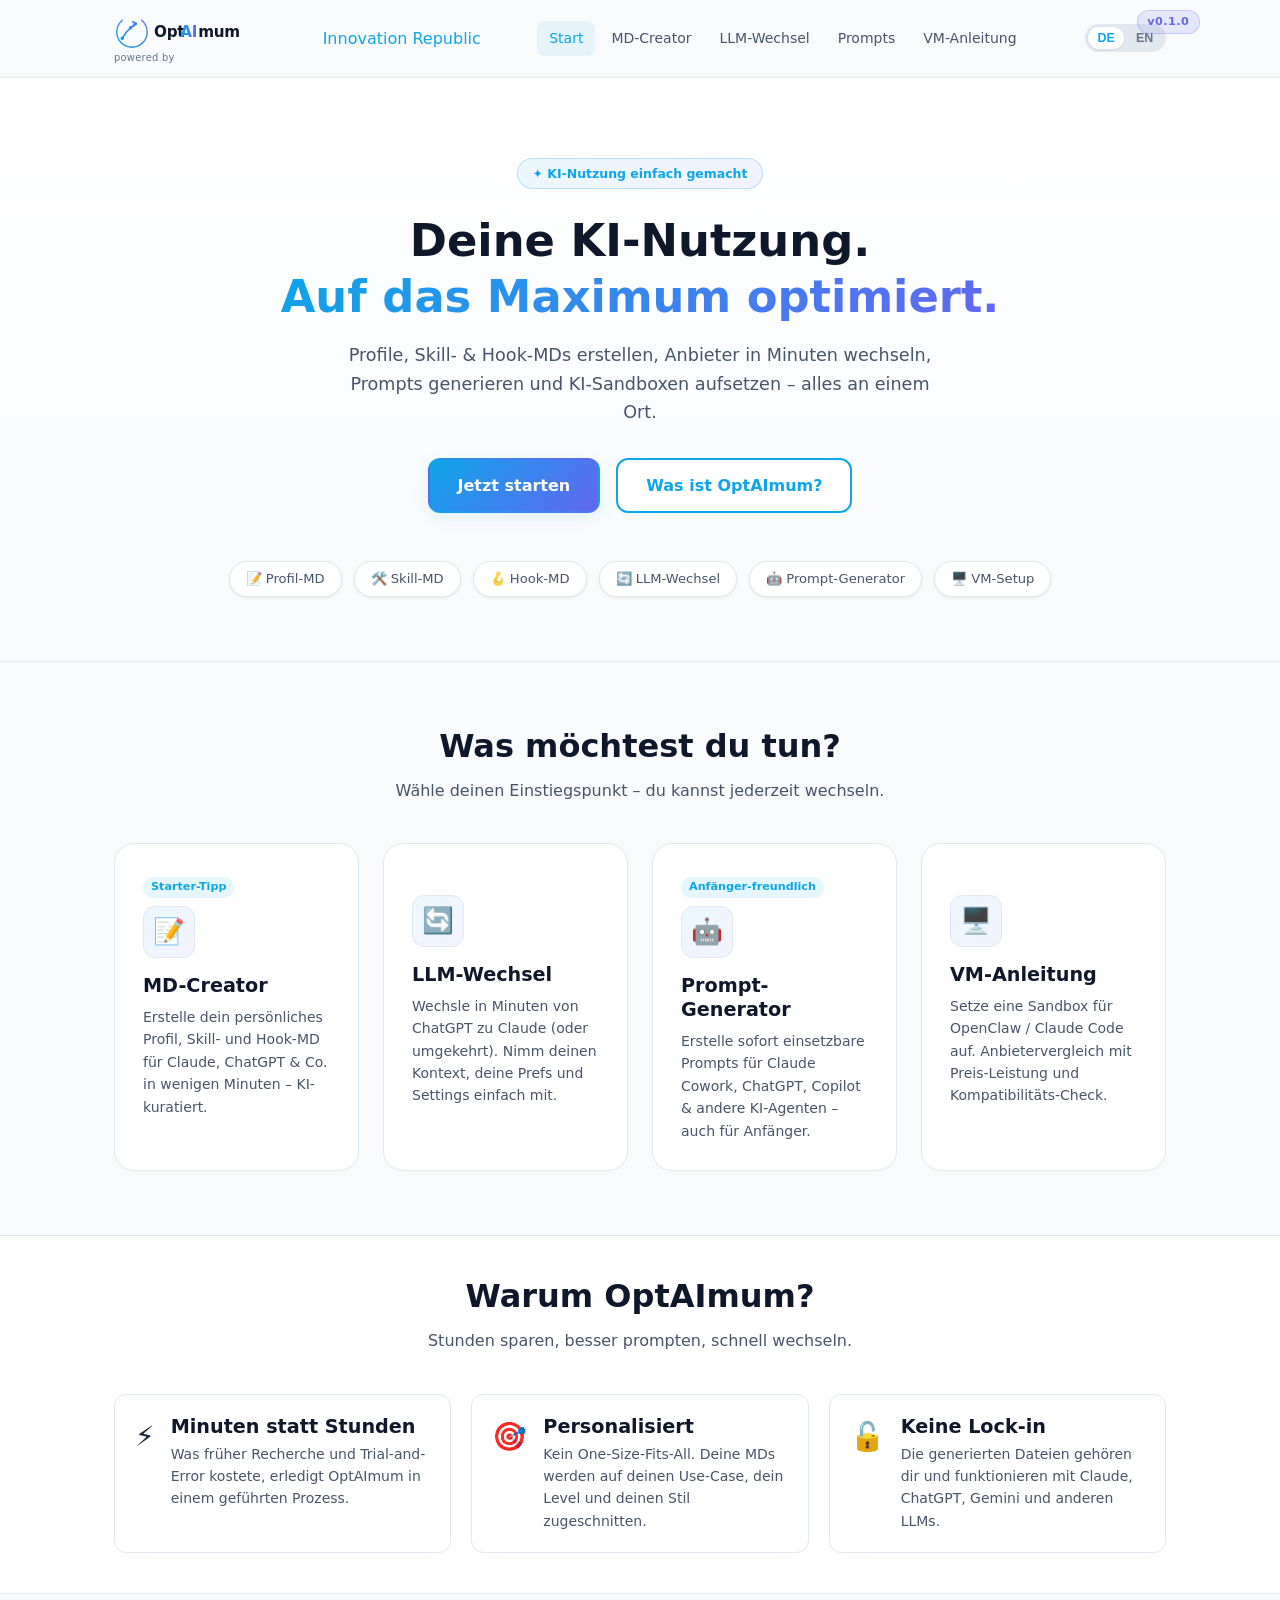
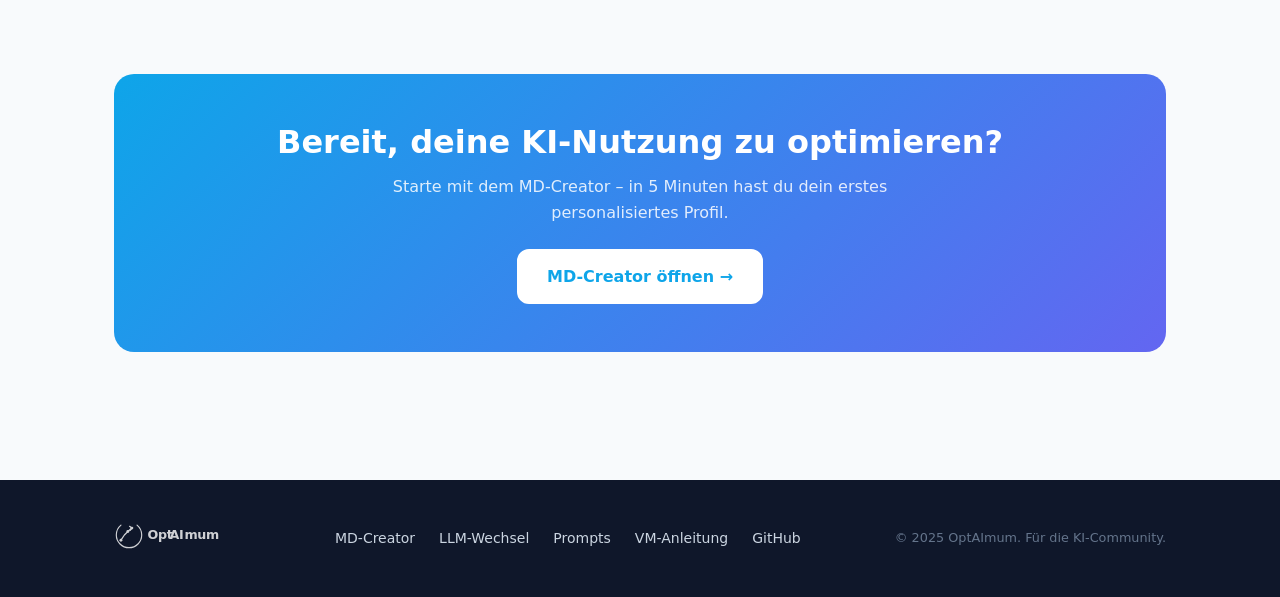
==== index.html @ a987d92b "feat: Innovation Republic branding + Feature Tracker Excel - Add 'powered by Innovation Republic' be" ====
<!DOCTYPE html>
<html lang="de" data-lang="de">
<head>
  <meta charset="UTF-8"/>
  <meta name="viewport" content="width=device-width, initial-scale=1.0"/>
  <meta name="description" content="OptAImum – Optimiere deine KI-Nutzung. MD-Creator, LLM-Wechsel, Prompt-Generator und VM-Anleitung für Claude, ChatGPT & Co."/>
  <title>OptAImum – KI-Nutzung optimieren</title>
  <link rel="stylesheet" href="css/style.css"/>
  <style>
    .version-badge {
      position: fixed; top: 0.6rem; right: 5rem; z-index: 200;
      background: rgba(99,102,241,0.12); color: var(--secondary);
      border: 1px solid rgba(99,102,241,0.25);
      border-radius: 12px; padding: 0.15rem 0.6rem;
      font-size: 0.7rem; font-weight: 700; letter-spacing: 0.5px;
      pointer-events: none;
    }
    .why-grid { display: grid; grid-template-columns: repeat(auto-fit, minmax(240px, 1fr)); gap: 1.25rem; }
    .why-card { display: flex; gap: 1rem; align-items: flex-start; padding: 1.25rem; background: var(--white); border: 1px solid var(--gray-200); border-radius: var(--radius); }
    .why-icon { font-size: 1.75rem; flex-shrink: 0; }
    .hero-visual { display: flex; justify-content: center; margin-top: 3rem; gap: 0.75rem; flex-wrap: wrap; }
    .hero-chip {
      background: var(--white); border: 1px solid var(--gray-200);
      border-radius: 20px; padding: 0.4rem 1rem;
      font-size: 0.82rem; color: var(--gray-700);
      display: flex; align-items: center; gap: 0.4rem;
      box-shadow: var(--shadow-sm);
    }
    .feature-badge {
      display: inline-block; background: rgba(14,165,233,0.1);
      color: var(--primary); font-size: 0.7rem; font-weight: 700;
      border-radius: 10px; padding: 0.1rem 0.5rem; margin-bottom: 0.5rem;
    }
    .cta-section {
      background: var(--gradient); border-radius: var(--radius-lg);
      padding: 3rem 2rem; text-align: center; color: var(--white); margin-top: 1rem;
    }
    .cta-section h2 { color: var(--white); }
    .cta-section p { color: rgba(255,255,255,0.85); max-width: 500px; margin: 0.75rem auto 1.5rem; }
    .btn-white { background: var(--white); color: var(--primary); border-color: var(--white); }
    .btn-white:hover { background: rgba(255,255,255,0.9); color: var(--primary); transform: translateY(-1px); }
  </style>
</head>
<body>

<span class="version-badge">v0.1.0</span>

<!-- ── NAVBAR ───────────────────────────────────────────────── -->
<nav class="navbar">
  <div class="container navbar-inner">
    <a class="navbar-logo-wrap" href="index.html">
      <img src="assets/logo.svg" alt="OptAImum" height="36"/>
      <span class="ir-powered">powered by <a href="https://innovation-republic.com" target="_blank" rel="noopener">Innovation Republic</a></span>
    </a>

    <button class="hamburger" id="hamburger" aria-label="Menu">
      <span></span><span></span><span></span>
    </button>

    <div class="navbar-links" id="navLinks">
      <a href="index.html" data-lang-key="nav.home">Start</a>
      <a href="md-creator.html" data-lang-key="nav.mdCreator">MD-Creator</a>
      <a href="llm-switcher.html" data-lang-key="nav.llmSwitch">LLM-Wechsel</a>
      <a href="prompt-generator.html" data-lang-key="nav.promptGen">Prompts</a>
      <a href="vm-guide.html" data-lang-key="nav.vmGuide">VM-Anleitung</a>
    </div>

    <div class="lang-toggle">
      <button class="lang-btn" data-lang="de">DE</button>
      <button class="lang-btn" data-lang="en">EN</button>
    </div>
  </div>
</nav>

<!-- ── HERO ─────────────────────────────────────────────────── -->
<section class="hero">
  <div class="container">
    <div class="hero-badge" data-lang-key="hero.badge">✦ KI-Nutzung einfach gemacht</div>
    <h1 data-lang-key="hero.title">Deine KI-Nutzung.<br><span class="gradient-text">Auf das Maximum optimiert.</span></h1>
    <p data-lang-key="hero.subtitle">Profile, Skill- &amp; Hook-MDs erstellen, Anbieter in Minuten wechseln, Prompts generieren und KI-Sandboxen aufsetzen – alles an einem Ort.</p>
    <div class="hero-actions">
      <a href="md-creator.html" class="btn btn-primary btn-lg" data-lang-key="hero.cta1">Jetzt starten</a>
      <a href="#why" class="btn btn-secondary btn-lg" data-lang-key="hero.cta2">Was ist OptAImum?</a>
    </div>

    <div class="hero-visual">
      <span class="hero-chip">📝 Profil-MD</span>
      <span class="hero-chip">🛠️ Skill-MD</span>
      <span class="hero-chip">🪝 Hook-MD</span>
      <span class="hero-chip">🔄 LLM-Wechsel</span>
      <span class="hero-chip">🤖 Prompt-Generator</span>
      <span class="hero-chip">🖥️ VM-Setup</span>
    </div>
  </div>
</section>

<!-- ── FEATURES ──────────────────────────────────────────────── -->
<section class="section" id="features">
  <div class="container">
    <div class="section-header">
      <h2 data-lang-key="features.title">Was möchtest du tun?</h2>
      <p data-lang-key="features.subtitle">Wähle deinen Einstiegspunkt – du kannst jederzeit wechseln.</p>
    </div>

    <div class="grid-4" id="featureCards">
      <!-- Populated by JS -->
    </div>
  </div>
</section>

<!-- ── WHY ───────────────────────────────────────────────────── -->
<section class="section-sm" id="why" style="background: var(--white); border-top: 1px solid var(--gray-200); border-bottom: 1px solid var(--gray-200);">
  <div class="container">
    <div class="section-header">
      <h2 data-lang-key="why.title">Warum OptAImum?</h2>
      <p data-lang-key="why.subtitle">Stunden sparen, besser prompten, schnell wechseln.</p>
    </div>
    <div class="why-grid" id="whyPoints">
      <!-- Populated by JS -->
    </div>
  </div>
</section>

<!-- ── CTA ───────────────────────────────────────────────────── -->
<section class="section">
  <div class="container">
    <div class="cta-section">
      <h2 id="ctaTitle">Bereit, deine KI-Nutzung zu optimieren?</h2>
      <p id="ctaSubtitle">Starte mit dem MD-Creator – in 5 Minuten hast du dein erstes personalisiertes Profil.</p>
      <a href="md-creator.html" class="btn btn-white btn-lg" id="ctaBtn">MD-Creator öffnen →</a>
    </div>
  </div>
</section>

<!-- ── FOOTER ────────────────────────────────────────────────── -->
<footer>
  <div class="container footer-inner">
    <div class="footer-logo">
      <img src="assets/logo.svg" alt="OptAImum"/>
    </div>
    <div class="footer-links">
      <a href="md-creator.html" data-lang-key="nav.mdCreator">MD-Creator</a>
      <a href="llm-switcher.html" data-lang-key="nav.llmSwitch">LLM-Wechsel</a>
      <a href="prompt-generator.html" data-lang-key="nav.promptGen">Prompts</a>
      <a href="vm-guide.html" data-lang-key="nav.vmGuide">VM-Anleitung</a>
      <a href="https://github.com/cryptoclemens/OptAImum" target="_blank">GitHub</a>
    </div>
    <span class="text-muted" style="font-size:0.8rem;" data-lang-key="footer.copy">© 2025 OptAImum. Für die KI-Community.</span>
  </div>
</footer>

<script src="js/i18n.js"></script>
<script src="js/app.js"></script>
<script>
  // ── Render feature cards ──────────────────────────────────
  function renderCards() {
    const cards = t[currentLang].features.cards;
    const container = document.getElementById('featureCards');
    container.innerHTML = cards.map(card => `
      <a href="${card.link}" class="card card-feature">
        ${card.badge ? `<div class="feature-badge">${card.badge}</div>` : '<div style="height:1.4rem"></div>'}
        <div class="card-icon">${card.icon}</div>
        <h3>${card.title}</h3>
        <p class="mt-1 text-sm">${card.desc}</p>
      </a>
    `).join('');
  }

  function renderWhyPoints() {
    const points = t[currentLang].why.points;
    const container = document.getElementById('whyPoints');
    container.innerHTML = points.map(p => `
      <div class="why-card">
        <div class="why-icon">${p.icon}</div>
        <div>
          <h3 style="margin-bottom:0.25rem">${p.title}</h3>
          <p class="text-sm">${p.desc}</p>
        </div>
      </div>
    `).join('');
  }

  function renderCta() {
    const lang = currentLang;
    document.getElementById('ctaTitle').textContent = lang === 'de'
      ? 'Bereit, deine KI-Nutzung zu optimieren?'
      : 'Ready to optimize your AI usage?';
    document.getElementById('ctaSubtitle').textContent = lang === 'de'
      ? 'Starte mit dem MD-Creator – in 5 Minuten hast du dein erstes personalisiertes Profil.'
      : 'Start with the MD Creator – in 5 minutes you have your first personalized profile.';
    document.getElementById('ctaBtn').textContent = lang === 'de'
      ? 'MD-Creator öffnen →'
      : 'Open MD Creator →';
  }

  document.addEventListener('DOMContentLoaded', () => {
    renderCards();
    renderWhyPoints();
    renderCta();
  });

  document.addEventListener('langChange', () => {
    renderCards();
    renderWhyPoints();
    renderCta();
  });
</script>
</body>
</html>
---- css/style.css ----
/* ============================================================
   OptAImum – Main Stylesheet
   ============================================================ */

:root {
  --primary:      #0EA5E9;
  --primary-dark: #0284C7;
  --secondary:    #6366F1;
  --accent:       #10B981;
  --warn:         #F59E0B;
  --dark:         #0F172A;
  --gray-900:     #1E293B;
  --gray-800:     #334155;
  --gray-700:     #475569;
  --gray-500:     #64748B;
  --gray-300:     #CBD5E1;
  --gray-200:     #E2E8F0;
  --gray-100:     #F1F5F9;
  --gray-50:      #F8FAFC;
  --white:        #FFFFFF;
  --gradient:     linear-gradient(135deg, #0EA5E9 0%, #6366F1 100%);
  --gradient-soft:linear-gradient(135deg, rgba(14,165,233,0.08) 0%, rgba(99,102,241,0.08) 100%);
  --radius:       12px;
  --radius-lg:    20px;
  --radius-sm:    8px;
  --shadow-sm:    0 1px 3px rgba(0,0,0,0.08);
  --shadow:       0 4px 16px rgba(14,165,233,0.12);
  --shadow-lg:    0 8px 40px rgba(14,165,233,0.18);
  --transition:   0.22s ease;
}

/* ---- Reset & Base ---- */
*, *::before, *::after { box-sizing: border-box; margin: 0; padding: 0; }
html { scroll-behavior: smooth; }
body {
  font-family: 'Segoe UI', Inter, system-ui, -apple-system, sans-serif;
  background: var(--gray-50);
  color: var(--gray-900);
  line-height: 1.6;
  min-height: 100vh;
}
a { color: var(--primary); text-decoration: none; transition: color var(--transition); }
a:hover { color: var(--secondary); }
img, svg { max-width: 100%; }
ul { list-style: none; }

/* ---- Typography ---- */
h1, h2, h3, h4 { line-height: 1.25; font-weight: 700; color: var(--dark); }
h1 { font-size: clamp(1.9rem, 4vw, 2.8rem); }
h2 { font-size: clamp(1.4rem, 3vw, 2rem); }
h3 { font-size: 1.2rem; }
p  { color: var(--gray-700); }

.gradient-text {
  background: var(--gradient);
  -webkit-background-clip: text;
  -webkit-text-fill-color: transparent;
  background-clip: text;
}

/* ---- Layout Utilities ---- */
.container { max-width: 1100px; margin: 0 auto; padding: 0 1.5rem; }
.section    { padding: 4rem 0; }
.section-sm { padding: 2.5rem 0; }
.flex       { display: flex; }
.flex-center{ display: flex; align-items: center; justify-content: center; }
.gap-1      { gap: 0.5rem; }
.gap-2      { gap: 1rem; }
.gap-3      { gap: 1.5rem; }
.grid-2     { display: grid; grid-template-columns: repeat(auto-fit, minmax(280px, 1fr)); gap: 1.5rem; }
.grid-3     { display: grid; grid-template-columns: repeat(auto-fit, minmax(240px, 1fr)); gap: 1.5rem; }
.grid-4     { display: grid; grid-template-columns: repeat(auto-fit, minmax(220px, 1fr)); gap: 1.5rem; }
.text-center{ text-align: center; }
.text-sm    { font-size: 0.875rem; }
.text-xs    { font-size: 0.75rem; }
.text-muted { color: var(--gray-500); }
.mt-1 { margin-top: 0.5rem; }
.mt-2 { margin-top: 1rem; }
.mt-3 { margin-top: 1.5rem; }
.mt-4 { margin-top: 2rem; }
.mb-1 { margin-bottom: 0.5rem; }
.mb-2 { margin-bottom: 1rem; }
.mb-3 { margin-bottom: 1.5rem; }
.hidden { display: none !important; }

/* ---- Innovation Republic Branding ---- */
.ir-powered {
  font-size: 0.62rem;
  color: var(--gray-500);
  letter-spacing: 0.25px;
  white-space: nowrap;
  margin-top: 1px;
  line-height: 1;
}
.ir-powered a {
  color: var(--secondary);
  font-weight: 700;
  text-decoration: none;
  opacity: 0.85;
  transition: opacity var(--transition);
}
.ir-powered a:hover { opacity: 1; color: var(--secondary); }
.navbar-logo-wrap {
  display: flex;
  flex-direction: column;
  align-items: flex-start;
  gap: 2px;
  text-decoration: none;
}

/* ---- Navbar ---- */
.navbar {
  position: sticky; top: 0; z-index: 100;
  background: rgba(248,250,252,0.92);
  backdrop-filter: blur(12px);
  border-bottom: 1px solid var(--gray-200);
  padding: 0.875rem 0;
}
.navbar-inner {
  display: flex; align-items: center; justify-content: space-between;
  gap: 1rem;
}
.navbar-logo { display: flex; align-items: center; }
.navbar-logo img { height: 36px; }
.navbar-links {
  display: flex; align-items: center; gap: 0.25rem;
  flex-wrap: wrap;
}
.navbar-links a {
  padding: 0.4rem 0.75rem;
  border-radius: var(--radius-sm);
  font-size: 0.875rem; font-weight: 500;
  color: var(--gray-700);
  transition: all var(--transition);
}
.navbar-links a:hover, .navbar-links a.active {
  color: var(--primary);
  background: rgba(14,165,233,0.08);
}
.lang-toggle {
  display: flex; align-items: center;
  background: var(--gray-200); border-radius: 20px;
  padding: 3px; gap: 2px;
}
.lang-btn {
  border: none; background: none; cursor: pointer;
  padding: 0.25rem 0.6rem; border-radius: 16px;
  font-size: 0.78rem; font-weight: 600;
  color: var(--gray-500); transition: all var(--transition);
}
.lang-btn.active {
  background: var(--white); color: var(--primary);
  box-shadow: var(--shadow-sm);
}
.hamburger { display: none; cursor: pointer; background: none; border: none; padding: 0.5rem; }
.hamburger span {
  display: block; width: 22px; height: 2px;
  background: var(--gray-700); margin: 5px 0;
  border-radius: 2px; transition: all var(--transition);
}

/* ---- Buttons ---- */
.btn {
  display: inline-flex; align-items: center; gap: 0.5rem;
  padding: 0.6rem 1.25rem; border-radius: var(--radius-sm);
  font-size: 0.9rem; font-weight: 600; cursor: pointer;
  border: 2px solid transparent; transition: all var(--transition);
  text-decoration: none; white-space: nowrap;
}
.btn-primary {
  background: var(--gradient); color: var(--white);
  box-shadow: var(--shadow);
}
.btn-primary:hover {
  color: var(--white); transform: translateY(-1px);
  box-shadow: var(--shadow-lg);
}
.btn-secondary {
  background: var(--white); color: var(--primary);
  border-color: var(--primary);
}
.btn-secondary:hover {
  background: rgba(14,165,233,0.06); color: var(--primary);
  transform: translateY(-1px);
}
.btn-ghost {
  background: none; color: var(--gray-700);
  border-color: var(--gray-300);
}
.btn-ghost:hover { background: var(--gray-100); color: var(--dark); }
.btn-sm { padding: 0.4rem 0.9rem; font-size: 0.82rem; }
.btn-lg { padding: 0.8rem 1.75rem; font-size: 1rem; border-radius: var(--radius); }
.btn-block { width: 100%; justify-content: center; }

/* ---- Cards ---- */
.card {
  background: var(--white);
  border: 1px solid var(--gray-200);
  border-radius: var(--radius-lg);
  padding: 1.75rem;
  transition: all var(--transition);
}
.card:hover { box-shadow: var(--shadow); border-color: var(--gray-300); }
.card-feature {
  cursor: pointer; text-decoration: none;
  display: block; color: inherit;
}
.card-feature:hover {
  border-color: var(--primary);
  box-shadow: 0 0 0 3px rgba(14,165,233,0.1), var(--shadow);
  transform: translateY(-3px);
  color: inherit;
}
.card-icon {
  width: 52px; height: 52px;
  border-radius: var(--radius);
  background: var(--gradient-soft);
  display: flex; align-items: center; justify-content: center;
  font-size: 1.6rem; margin-bottom: 1rem;
  border: 1px solid var(--gray-200);
}

/* ---- Hero ---- */
.hero {
  padding: 5rem 0 4rem;
  background: linear-gradient(180deg, var(--white) 0%, var(--gray-50) 100%);
  border-bottom: 1px solid var(--gray-200);
  text-align: center;
}
.hero-badge {
  display: inline-flex; align-items: center; gap: 0.4rem;
  background: var(--gradient-soft);
  border: 1px solid rgba(14,165,233,0.25);
  border-radius: 20px; padding: 0.3rem 0.9rem;
  font-size: 0.78rem; font-weight: 600;
  color: var(--primary); margin-bottom: 1.5rem;
}
.hero p {
  max-width: 600px; margin: 1rem auto 2rem;
  font-size: 1.1rem; color: var(--gray-700);
}
.hero-actions { display: flex; gap: 1rem; justify-content: center; flex-wrap: wrap; }

/* ---- Section Header ---- */
.section-header { text-align: center; margin-bottom: 2.5rem; }
.section-header p { max-width: 540px; margin: 0.75rem auto 0; }

/* ---- Badges / Tags ---- */
.badge {
  display: inline-flex; align-items: center;
  padding: 0.2rem 0.6rem; border-radius: 20px;
  font-size: 0.72rem; font-weight: 600;
}
.badge-blue   { background: rgba(14,165,233,0.12); color: var(--primary); }
.badge-purple { background: rgba(99,102,241,0.12); color: var(--secondary); }
.badge-green  { background: rgba(16,185,129,0.12); color: var(--accent); }
.badge-yellow { background: rgba(245,158,11,0.12); color: var(--warn); }

/* ---- Alert / Info Boxes ---- */
.alert {
  border-radius: var(--radius);
  padding: 1rem 1.25rem;
  border: 1px solid;
  font-size: 0.88rem;
  display: flex; gap: 0.75rem; align-items: flex-start;
}
.alert-info   { background: rgba(14,165,233,0.07); border-color: rgba(14,165,233,0.25); color: var(--gray-800); }
.alert-success{ background: rgba(16,185,129,0.07); border-color: rgba(16,185,129,0.25); color: var(--gray-800); }
.alert-warn   { background: rgba(245,158,11,0.07); border-color: rgba(245,158,11,0.25); color: var(--gray-800); }
.alert-icon   { font-size: 1.1rem; flex-shrink: 0; margin-top: 1px; }

/* ---- Forms ---- */
.form-group { margin-bottom: 1.25rem; }
.form-label {
  display: block; font-size: 0.875rem; font-weight: 600;
  color: var(--gray-800); margin-bottom: 0.4rem;
}
.form-hint { font-size: 0.78rem; color: var(--gray-500); margin-top: 0.3rem; }
.form-input, .form-select, .form-textarea {
  width: 100%; padding: 0.65rem 0.9rem;
  border: 1.5px solid var(--gray-300);
  border-radius: var(--radius-sm);
  font-size: 0.9rem; color: var(--gray-900);
  background: var(--white);
  transition: border-color var(--transition), box-shadow var(--transition);
  outline: none;
  font-family: inherit;
}
.form-input:focus, .form-select:focus, .form-textarea:focus {
  border-color: var(--primary);
  box-shadow: 0 0 0 3px rgba(14,165,233,0.12);
}
.form-textarea { resize: vertical; min-height: 90px; }
.choice-grid {
  display: grid;
  grid-template-columns: repeat(auto-fill, minmax(190px, 1fr));
  gap: 0.6rem;
}
.choice-item {
  border: 1.5px solid var(--gray-300);
  border-radius: var(--radius-sm);
  padding: 0.65rem 0.9rem;
  cursor: pointer; font-size: 0.875rem;
  display: flex; align-items: center; gap: 0.5rem;
  transition: all var(--transition);
  user-select: none;
}
.choice-item:hover { border-color: var(--primary); background: rgba(14,165,233,0.04); }
.choice-item.selected { border-color: var(--primary); background: rgba(14,165,233,0.08); color: var(--primary); font-weight: 600; }
.choice-item input { display: none; }

/* ---- Wizard / Stepper ---- */
.stepper {
  display: flex; align-items: flex-start;
  gap: 0; overflow-x: auto;
  padding-bottom: 0.5rem; margin-bottom: 2rem;
}
.step {
  display: flex; align-items: center; flex: 1; min-width: 80px;
}
.step-circle {
  width: 32px; height: 32px; border-radius: 50%;
  display: flex; align-items: center; justify-content: center;
  font-size: 0.8rem; font-weight: 700; flex-shrink: 0;
  border: 2px solid var(--gray-300);
  color: var(--gray-500); background: var(--white);
  transition: all var(--transition);
}
.step.active   .step-circle { border-color: var(--primary); color: var(--primary); box-shadow: 0 0 0 3px rgba(14,165,233,0.15); }
.step.done     .step-circle { border-color: var(--accent); background: var(--accent); color: var(--white); }
.step-label { font-size: 0.72rem; color: var(--gray-500); text-align: center; margin-top: 0.3rem; }
.step.active .step-label { color: var(--primary); font-weight: 600; }
.step.done   .step-label { color: var(--accent); }
.step-connector { flex: 1; height: 2px; background: var(--gray-200); margin: 0 0.25rem; margin-top: -6px; }
.step.done + .step .step-connector, .step.done .step-connector { background: var(--accent); }
.step-inner { display: flex; flex-direction: column; align-items: center; }

.wizard-panel { animation: fadeIn 0.2s ease; }
@keyframes fadeIn { from { opacity: 0; transform: translateY(6px); } to { opacity: 1; transform: none; } }

/* ---- Code / MD Output ---- */
.code-block {
  background: var(--gray-900); color: #E2E8F0;
  border-radius: var(--radius); padding: 1.25rem 1.5rem;
  font-family: 'Cascadia Code', 'Fira Code', 'Courier New', monospace;
  font-size: 0.83rem; line-height: 1.7;
  overflow-x: auto; white-space: pre-wrap;
  word-break: break-word; max-height: 420px; overflow-y: auto;
  position: relative;
}
.copy-btn {
  position: absolute; top: 0.75rem; right: 0.75rem;
  background: rgba(255,255,255,0.1); color: #E2E8F0;
  border: 1px solid rgba(255,255,255,0.2);
  border-radius: var(--radius-sm); padding: 0.3rem 0.65rem;
  font-size: 0.75rem; cursor: pointer;
  transition: all var(--transition);
}
.copy-btn:hover { background: rgba(255,255,255,0.2); }
.copy-btn.copied { background: rgba(16,185,129,0.4); color: #fff; }

/* ---- Table ---- */
.table-wrap { overflow-x: auto; border-radius: var(--radius); border: 1px solid var(--gray-200); }
table { width: 100%; border-collapse: collapse; font-size: 0.875rem; }
th { background: var(--gray-100); color: var(--gray-700); font-weight: 600; padding: 0.75rem 1rem; text-align: left; border-bottom: 1px solid var(--gray-200); }
td { padding: 0.7rem 1rem; border-bottom: 1px solid var(--gray-200); color: var(--gray-800); vertical-align: top; }
tr:last-child td { border-bottom: none; }
tr:hover td { background: var(--gray-50); }
.check { color: var(--accent); }
.cross { color: #EF4444; }
.partial { color: var(--warn); }

/* ---- Tabs ---- */
.tabs { display: flex; gap: 0; border-bottom: 2px solid var(--gray-200); margin-bottom: 1.5rem; }
.tab-btn {
  padding: 0.65rem 1.25rem; font-size: 0.875rem; font-weight: 600;
  color: var(--gray-500); cursor: pointer; border: none; background: none;
  border-bottom: 2px solid transparent; margin-bottom: -2px;
  transition: all var(--transition);
}
.tab-btn:hover { color: var(--primary); }
.tab-btn.active { color: var(--primary); border-bottom-color: var(--primary); }
.tab-panel { display: none; }
.tab-panel.active { display: block; animation: fadeIn 0.2s ease; }

/* ---- API Key Box ---- */
.api-key-section {
  background: var(--gradient-soft);
  border: 1px solid rgba(99,102,241,0.2);
  border-radius: var(--radius);
  padding: 1.25rem;
}
.api-toggle {
  display: flex; align-items: center; gap: 0.5rem;
  cursor: pointer; font-size: 0.875rem; font-weight: 600;
  color: var(--secondary);
}
.toggle-switch {
  position: relative; width: 38px; height: 22px;
  display: inline-block; cursor: pointer;
}
.toggle-switch input { opacity: 0; width: 0; height: 0; }
.toggle-track {
  position: absolute; inset: 0;
  background: var(--gray-300); border-radius: 22px;
  transition: all var(--transition);
}
.toggle-track::after {
  content: ''; position: absolute;
  width: 16px; height: 16px;
  background: white; border-radius: 50%;
  left: 3px; top: 3px;
  transition: all var(--transition);
}
input:checked + .toggle-track { background: var(--secondary); }
input:checked + .toggle-track::after { transform: translateX(16px); }

/* ---- Progress Bar ---- */
.progress-bar {
  height: 6px; background: var(--gray-200);
  border-radius: 3px; margin-bottom: 2rem;
  overflow: hidden;
}
.progress-fill {
  height: 100%; background: var(--gradient);
  border-radius: 3px; transition: width 0.4s ease;
}

/* ---- Placement Guide ---- */
.placement-card {
  border: 1px solid var(--gray-200); border-radius: var(--radius);
  padding: 1.25rem; margin-bottom: 0.75rem;
  display: flex; gap: 1rem; align-items: flex-start;
}
.placement-icon { font-size: 1.5rem; flex-shrink: 0; }
.placement-steps { margin-top: 0.5rem; padding-left: 1rem; }
.placement-steps li { color: var(--gray-700); font-size: 0.875rem; margin-bottom: 0.25rem; list-style: decimal; }

/* ---- LLM Switcher ---- */
.platform-select {
  display: flex; gap: 0.75rem; flex-wrap: wrap;
}
.platform-chip {
  border: 2px solid var(--gray-300); border-radius: var(--radius);
  padding: 0.75rem 1.25rem; cursor: pointer;
  font-size: 0.875rem; font-weight: 600; text-align: center;
  transition: all var(--transition); min-width: 120px;
  display: flex; align-items: center; gap: 0.5rem;
}
.platform-chip:hover { border-color: var(--primary); background: rgba(14,165,233,0.04); }
.platform-chip.selected { border-color: var(--primary); background: rgba(14,165,233,0.08); color: var(--primary); }
.platform-chip.selected-to { border-color: var(--accent); background: rgba(16,185,129,0.08); color: var(--accent); }

/* ---- VM Table Colors ---- */
.tier-free    { background: rgba(16,185,129,0.07); }
.tier-budget  { background: rgba(14,165,233,0.07); }
.tier-mid     { background: rgba(245,158,11,0.05); }
.best-pick { font-weight: 700; color: var(--accent); }

/* ---- Footer ---- */
footer {
  background: var(--dark); color: var(--gray-300);
  padding: 2.5rem 0; margin-top: 4rem;
  font-size: 0.875rem;
}
footer a { color: var(--gray-300); }
footer a:hover { color: var(--white); }
.footer-inner {
  display: flex; justify-content: space-between; align-items: center;
  flex-wrap: wrap; gap: 1rem;
}
.footer-logo img { height: 30px; filter: brightness(0) invert(1); opacity: 0.8; }
.footer-links { display: flex; gap: 1.5rem; }

/* ---- Responsive ---- */
@media (max-width: 768px) {
  .hamburger { display: block; }
  .navbar-links {
    display: none; position: absolute;
    top: 100%; left: 0; right: 0;
    background: var(--white);
    border-bottom: 1px solid var(--gray-200);
    padding: 0.75rem 1.5rem;
    flex-direction: column; align-items: flex-start;
    box-shadow: var(--shadow);
  }
  .navbar-links.open { display: flex; }
  .navbar-links a { font-size: 0.95rem; padding: 0.5rem 0; }
  .hero { padding: 3rem 0 2.5rem; }
  .section { padding: 2.5rem 0; }
  .footer-inner { flex-direction: column; text-align: center; }
  .footer-links { justify-content: center; }
}

/* ---- Prompt Output ---- */
.prompt-output {
  background: var(--gray-900); color: #E2E8F0;
  border-radius: var(--radius); padding: 1.25rem 1.5rem;
  font-size: 0.875rem; line-height: 1.75;
  white-space: pre-wrap; word-break: break-word;
  max-height: 500px; overflow-y: auto;
  position: relative;
}
.agent-badge {
  display: inline-flex; align-items: center; gap: 0.4rem;
  background: var(--white); border: 1.5px solid var(--gray-200);
  border-radius: var(--radius); padding: 0.75rem 1.25rem;
  cursor: pointer; font-size: 0.875rem; font-weight: 600;
  color: var(--gray-700); transition: all var(--transition);
}
.agent-badge:hover, .agent-badge.active {
  border-color: var(--primary); color: var(--primary);
  background: rgba(14,165,233,0.05);
  box-shadow: 0 0 0 3px rgba(14,165,233,0.1);
}
.agent-grid { display: flex; flex-wrap: wrap; gap: 0.75rem; }
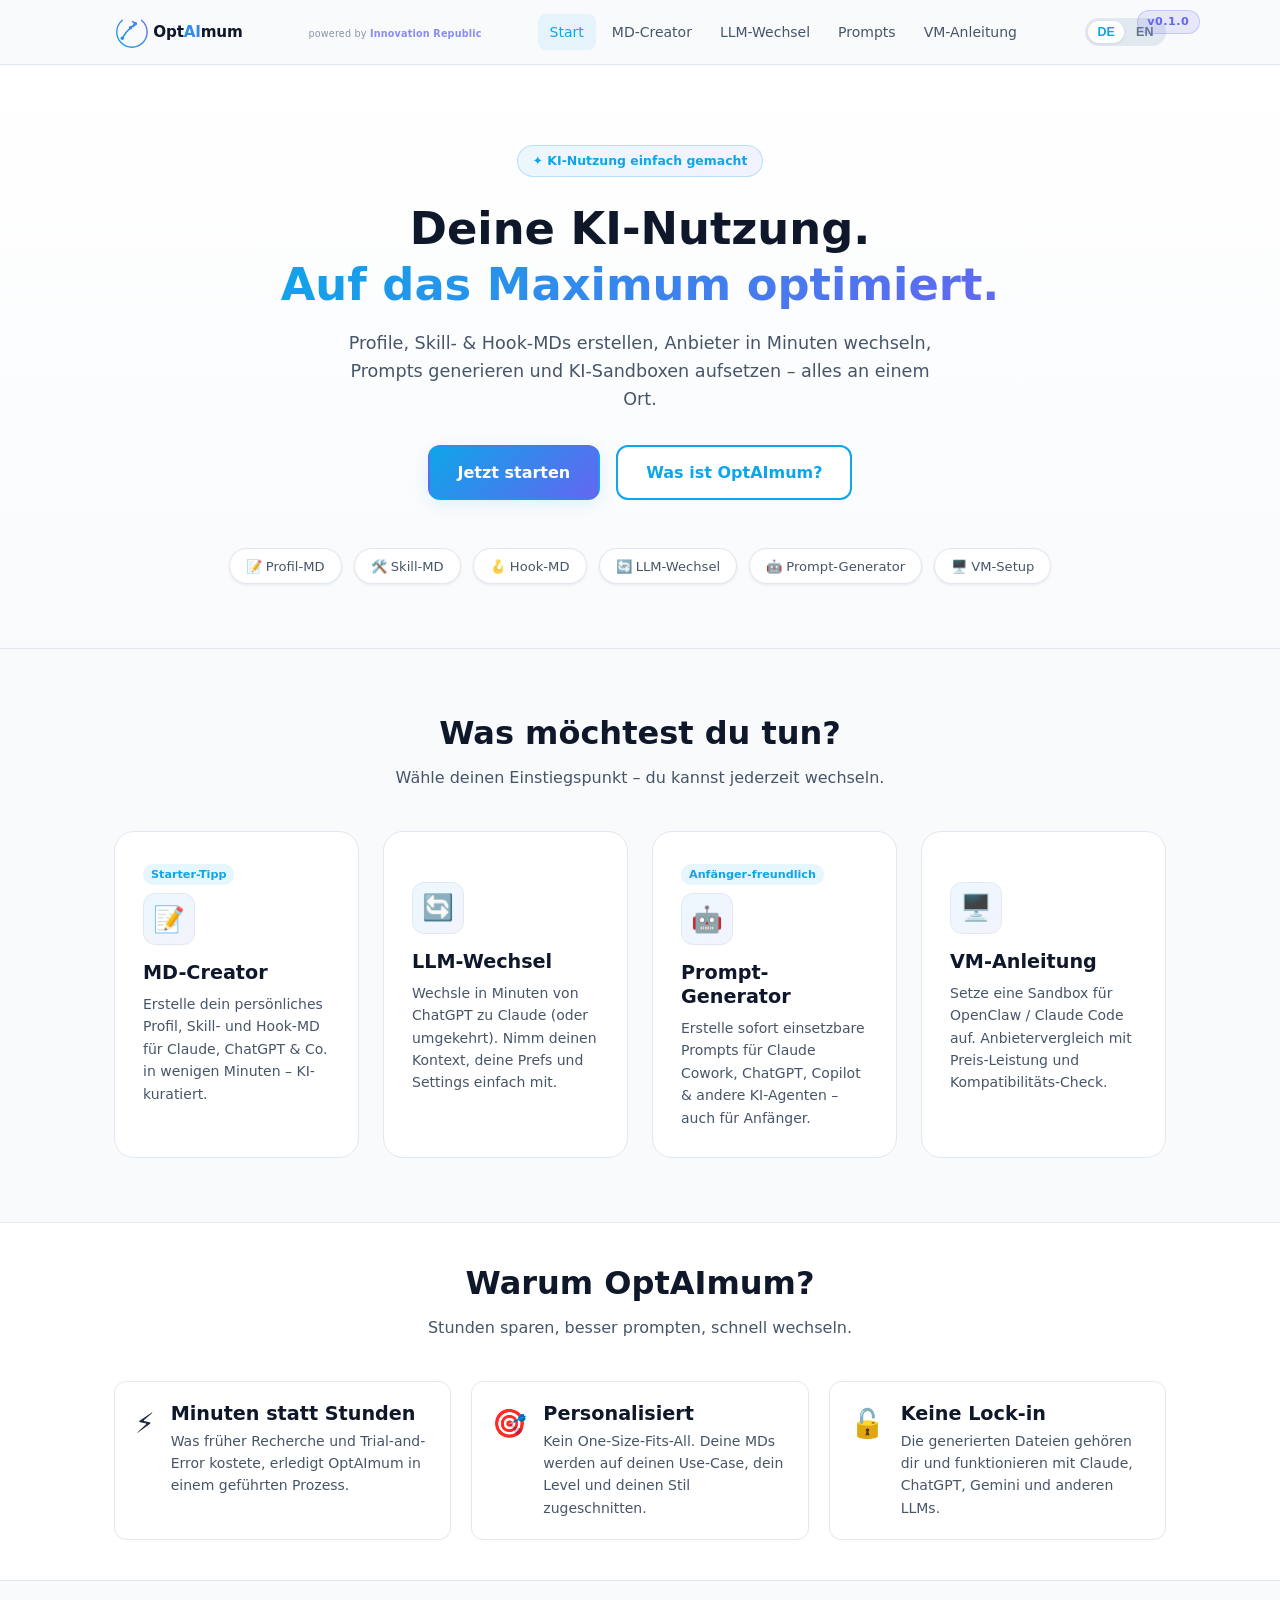
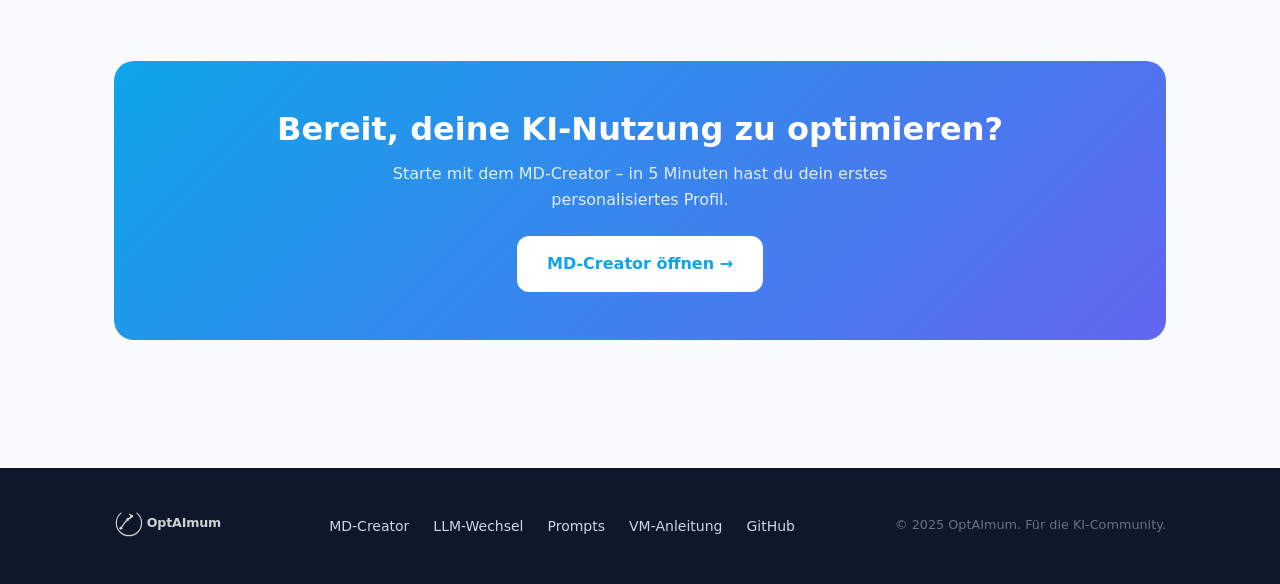
==== commit d83d95f5: "fix: OptAImum logo gap + Innovation Republic logo integration - Fix logo SVG: replace 3 separate <te" ====
--- a/index.html
+++ b/index.html
@@ -50,7 +50,7 @@
   <div class="container navbar-inner">
     <a class="navbar-logo-wrap" href="index.html">
       <img src="assets/logo.svg" alt="OptAImum" height="36"/>
-      <span class="ir-powered">powered by <a href="https://innovation-republic.com" target="_blank" rel="noopener">Innovation Republic</a></span>
+      <a href="https://www.innovation-republic.de" target="_blank" rel="noopener" class="ir-logo-link"><img src="assets/ir-logo.svg" alt="Innovation Republic" class="ir-logo" onerror="this.style.display='none';this.nextElementSibling.style.display='inline'"/><span class="ir-powered-fallback">powered by <strong>Innovation Republic</strong></span></a>
     </a>
 
     <button class="hamburger" id="hamburger" aria-label="Menu">
--- a/css/style.css
+++ b/css/style.css
@@ -84,29 +84,35 @@
 .hidden { display: none !important; }
 
 /* ---- Innovation Republic Branding ---- */
-.ir-powered {
-  font-size: 0.62rem;
-  color: var(--gray-500);
-  letter-spacing: 0.25px;
-  white-space: nowrap;
-  margin-top: 1px;
-  line-height: 1;
-}
-.ir-powered a {
-  color: var(--secondary);
-  font-weight: 700;
-  text-decoration: none;
-  opacity: 0.85;
-  transition: opacity var(--transition);
-}
-.ir-powered a:hover { opacity: 1; color: var(--secondary); }
 .navbar-logo-wrap {
   display: flex;
   flex-direction: column;
   align-items: flex-start;
-  gap: 2px;
+  gap: 3px;
   text-decoration: none;
 }
+.ir-logo-link {
+  display: block;
+  line-height: 1;
+  opacity: 0.75;
+  transition: opacity var(--transition);
+  text-decoration: none;
+}
+.ir-logo-link:hover { opacity: 1; }
+.ir-logo {
+  height: 14px;
+  width: auto;
+  display: block;
+}
+/* Fallback text if logo file not yet placed */
+.ir-powered-fallback {
+  display: none;
+  font-size: 0.6rem;
+  color: var(--gray-500);
+  letter-spacing: 0.2px;
+  white-space: nowrap;
+}
+.ir-powered-fallback strong { color: var(--secondary); font-weight: 700; }
 
 /* ---- Navbar ---- */
 .navbar {
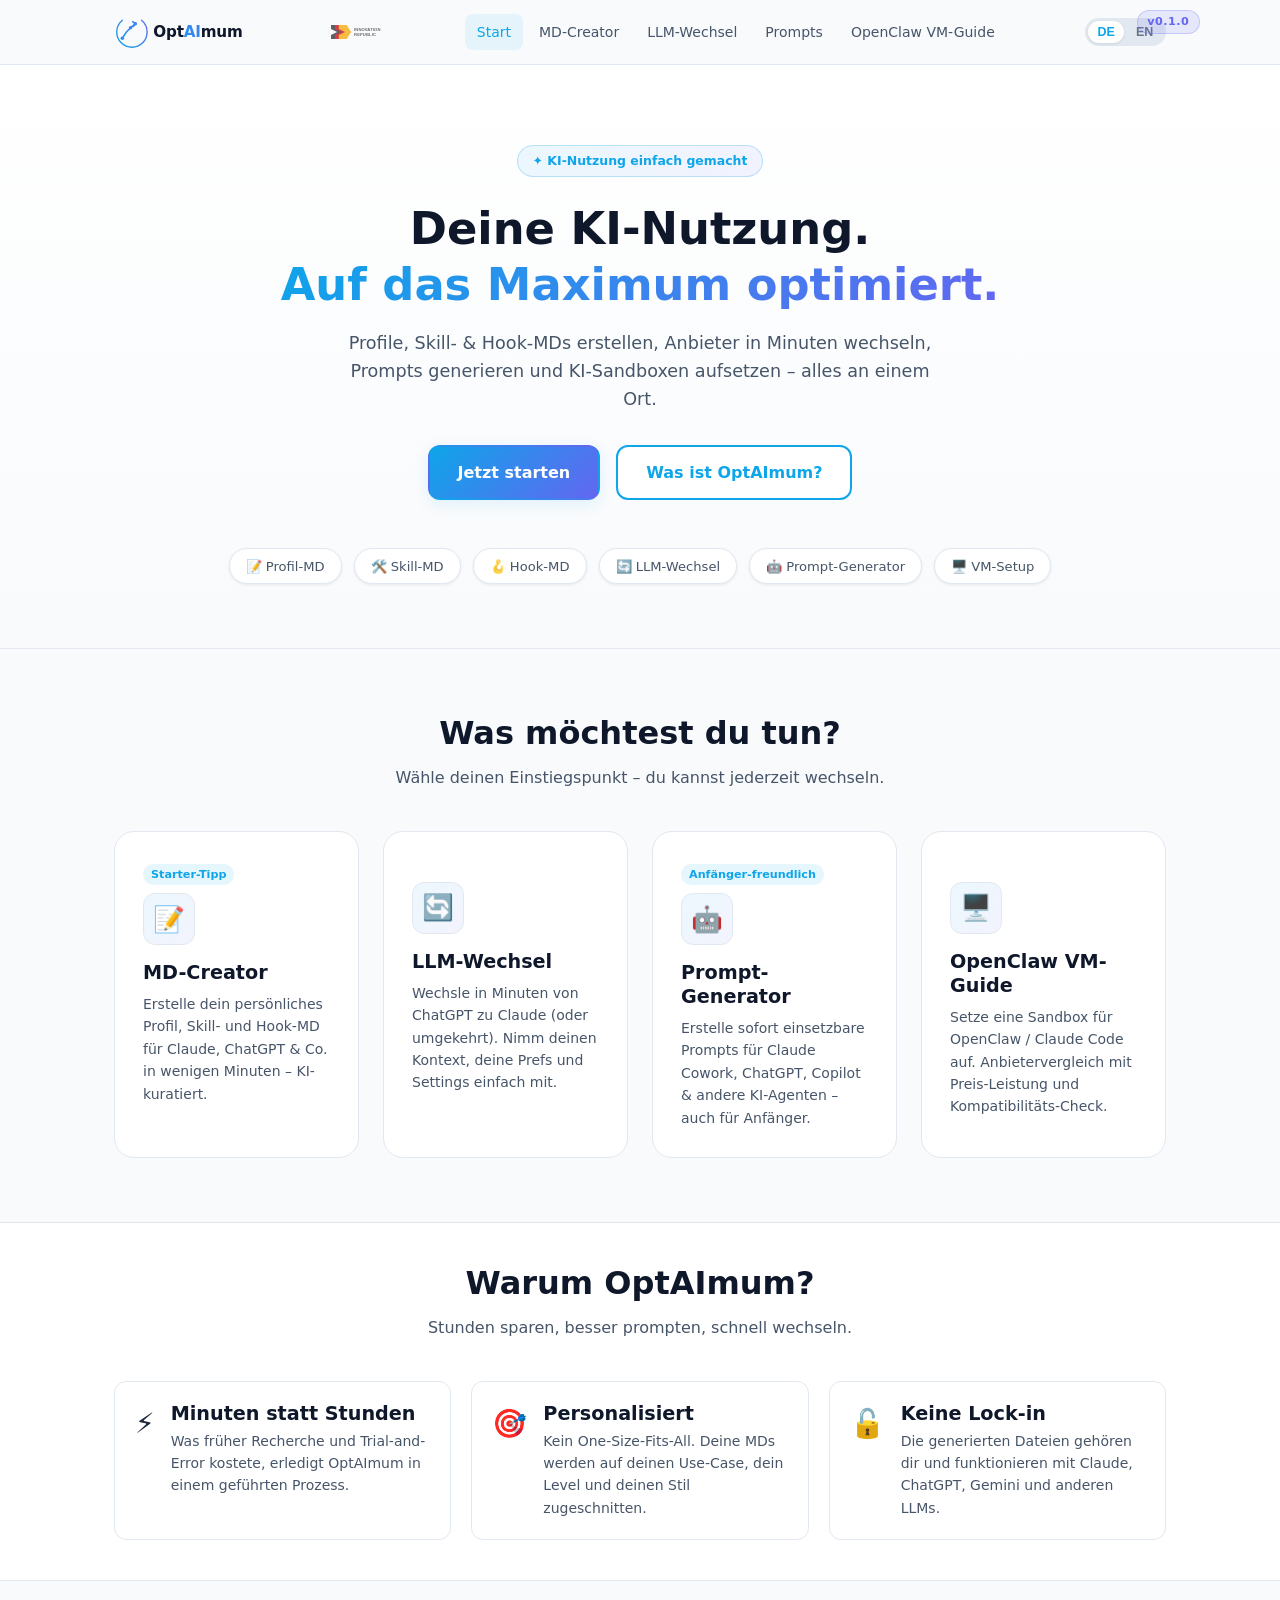
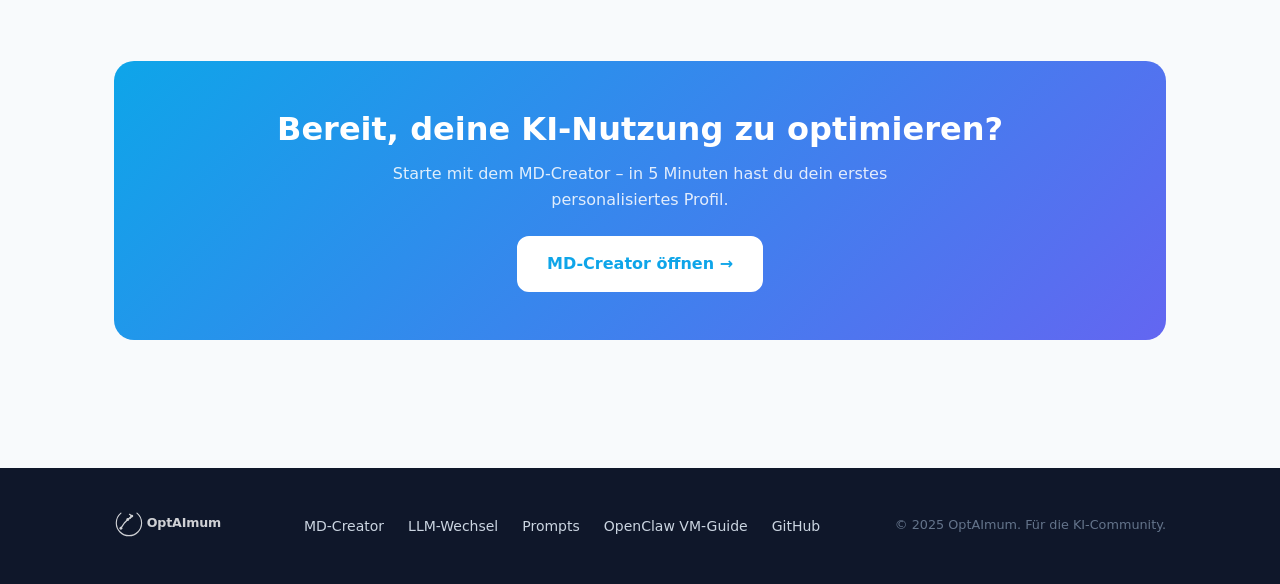
==== commit d29d3140: "feat: v0.1.1 – IR logo, favicon, Gemini 2.0, new LLM guides & VM improvements - Add Innovation Repub" ====
--- a/index.html
+++ b/index.html
@@ -3,9 +3,11 @@
 <head>
   <meta charset="UTF-8"/>
   <meta name="viewport" content="width=device-width, initial-scale=1.0"/>
-  <meta name="description" content="OptAImum – Optimiere deine KI-Nutzung. MD-Creator, LLM-Wechsel, Prompt-Generator und VM-Anleitung für Claude, ChatGPT & Co."/>
+  <meta name="description" content="OptAImum – Optimiere deine KI-Nutzung. MD-Creator, LLM-Wechsel, Prompt-Generator und OpenClaw VM-Guide für Claude, ChatGPT & Co."/>
   <title>OptAImum – KI-Nutzung optimieren</title>
   <link rel="stylesheet" href="css/style.css"/>
+  <link rel="icon" type="image/svg+xml" href="assets/favicon.svg"/>
+  <link rel="icon" type="image/png" href="assets/favicon.png"/>
   <style>
     .version-badge {
       position: fixed; top: 0.6rem; right: 5rem; z-index: 200;
@@ -62,7 +64,7 @@
       <a href="md-creator.html" data-lang-key="nav.mdCreator">MD-Creator</a>
       <a href="llm-switcher.html" data-lang-key="nav.llmSwitch">LLM-Wechsel</a>
       <a href="prompt-generator.html" data-lang-key="nav.promptGen">Prompts</a>
-      <a href="vm-guide.html" data-lang-key="nav.vmGuide">VM-Anleitung</a>
+      <a href="vm-guide.html" data-lang-key="nav.vmGuide">OpenClaw VM-Guide</a>
     </div>
 
     <div class="lang-toggle">
@@ -142,7 +144,7 @@
       <a href="md-creator.html" data-lang-key="nav.mdCreator">MD-Creator</a>
       <a href="llm-switcher.html" data-lang-key="nav.llmSwitch">LLM-Wechsel</a>
       <a href="prompt-generator.html" data-lang-key="nav.promptGen">Prompts</a>
-      <a href="vm-guide.html" data-lang-key="nav.vmGuide">VM-Anleitung</a>
+      <a href="vm-guide.html" data-lang-key="nav.vmGuide">OpenClaw VM-Guide</a>
       <a href="https://github.com/cryptoclemens/OptAImum" target="_blank">GitHub</a>
     </div>
     <span class="text-muted" style="font-size:0.8rem;" data-lang-key="footer.copy">© 2025 OptAImum. Für die KI-Community.</span>
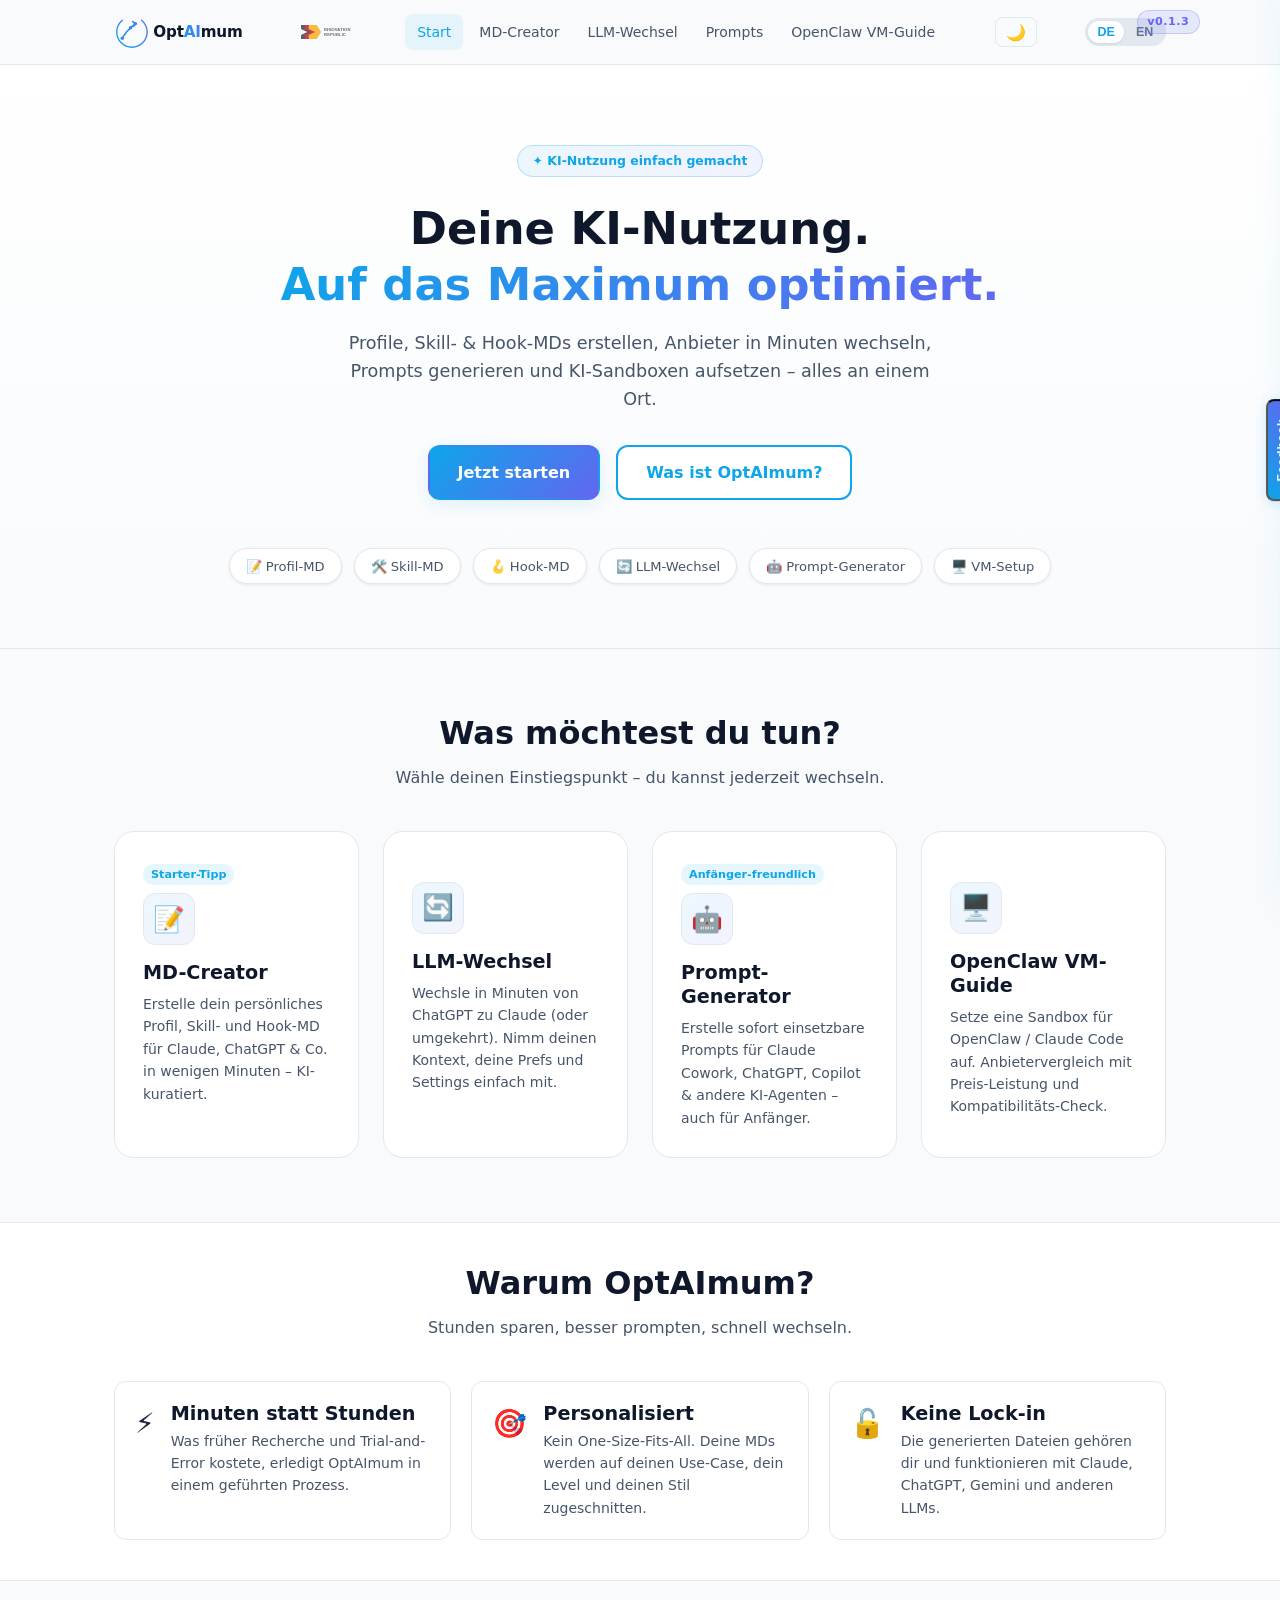
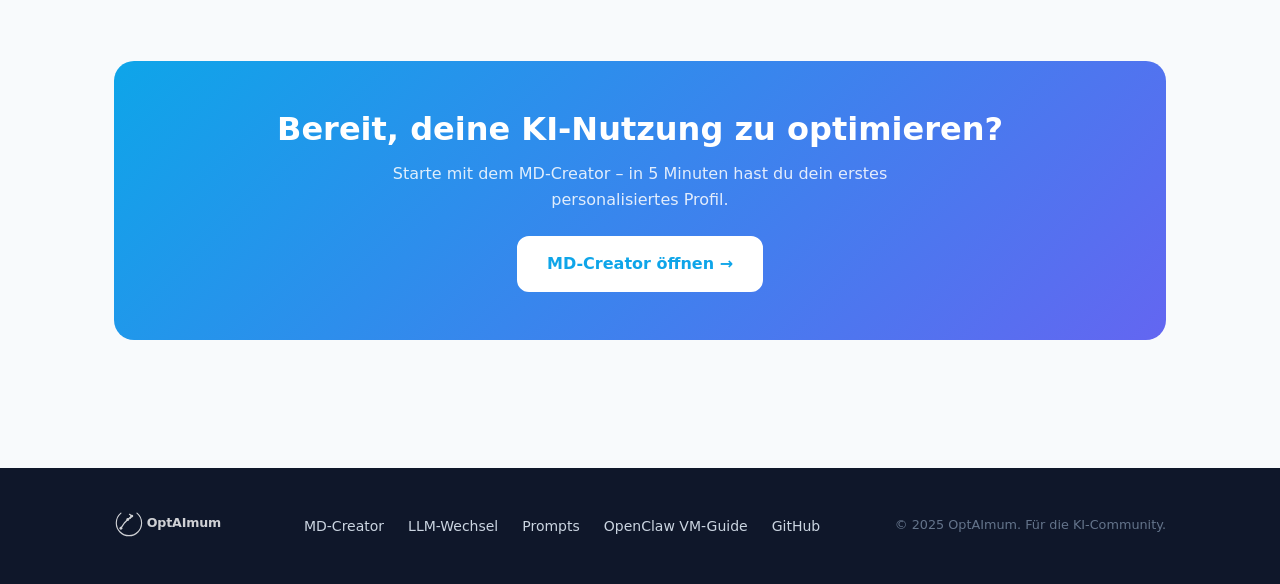
==== commit f2e5a5c3: "fix: v0.1.3 – Dark Mode button & version badge - Fixed initDarkMode() targeting .lang-toggle (was .n" ====
--- a/index.html
+++ b/index.html
@@ -45,7 +45,7 @@
 </head>
 <body>
 
-<span class="version-badge">v0.1.0</span>
+<span class="version-badge">v0.1.3</span>
 
 <!-- ── NAVBAR ───────────────────────────────────────────────── -->
 <nav class="navbar">
--- a/css/style.css
+++ b/css/style.css
@@ -520,3 +520,260 @@
   box-shadow: 0 0 0 3px rgba(14,165,233,0.1);
 }
 .agent-grid { display: flex; flex-wrap: wrap; gap: 0.75rem; }
+
+/* ============================================================
+   Feedback Slidebar  (Feature #18)
+   ============================================================ */
+
+/* Floating trigger tab */
+.feedback-tab {
+  position: fixed;
+  right: -2px;
+  top: 50%;
+  transform: translateY(-50%) rotate(-90deg) translateX(50%);
+  transform-origin: right center;
+  background: var(--gradient);
+  color: var(--white);
+  font-size: 0.75rem;
+  font-weight: 700;
+  letter-spacing: 0.08em;
+  padding: 0.45rem 1.1rem;
+  border-radius: var(--radius-sm) var(--radius-sm) 0 0;
+  cursor: pointer;
+  z-index: 1100;
+  box-shadow: -2px 0 12px rgba(14,165,233,0.18);
+  user-select: none;
+  transition: background var(--transition), box-shadow var(--transition);
+  white-space: nowrap;
+}
+.feedback-tab:hover {
+  box-shadow: -2px 0 20px rgba(14,165,233,0.32);
+}
+
+/* Slide-in panel */
+.feedback-panel {
+  position: fixed;
+  right: -380px;
+  top: 0;
+  width: 360px;
+  height: 100vh;
+  background: var(--white);
+  box-shadow: -6px 0 40px rgba(14,165,233,0.14);
+  z-index: 1200;
+  display: flex;
+  flex-direction: column;
+  transition: right 0.35s cubic-bezier(0.4, 0, 0.2, 1);
+  overflow-y: auto;
+}
+.feedback-panel.open {
+  right: 0;
+}
+
+/* Overlay */
+.feedback-overlay {
+  position: fixed;
+  inset: 0;
+  background: rgba(15,23,42,0.38);
+  z-index: 1190;
+  opacity: 0;
+  pointer-events: none;
+  transition: opacity 0.3s ease;
+}
+.feedback-overlay.open {
+  opacity: 1;
+  pointer-events: auto;
+}
+
+/* Panel header */
+.feedback-header {
+  background: var(--gradient);
+  color: var(--white);
+  padding: 1.25rem 1.5rem 1rem;
+  display: flex;
+  align-items: center;
+  justify-content: space-between;
+  flex-shrink: 0;
+}
+.feedback-header h3 {
+  margin: 0;
+  font-size: 1rem;
+  font-weight: 700;
+}
+.feedback-close {
+  background: rgba(255,255,255,0.2);
+  border: none;
+  color: var(--white);
+  width: 30px; height: 30px;
+  border-radius: 50%;
+  cursor: pointer;
+  font-size: 1rem;
+  display: flex; align-items: center; justify-content: center;
+  transition: background var(--transition);
+  flex-shrink: 0;
+}
+.feedback-close:hover { background: rgba(255,255,255,0.35); }
+
+/* Panel body */
+.feedback-body {
+  padding: 1.5rem;
+  flex: 1;
+  display: flex;
+  flex-direction: column;
+  gap: 1.25rem;
+}
+.feedback-label {
+  font-size: 0.82rem;
+  font-weight: 600;
+  color: var(--gray-700);
+  margin-bottom: 0.4rem;
+  display: block;
+}
+
+/* Star rating */
+.star-row {
+  display: flex;
+  gap: 0.3rem;
+}
+.star-btn {
+  background: none;
+  border: none;
+  font-size: 1.6rem;
+  cursor: pointer;
+  color: var(--gray-300);
+  line-height: 1;
+  padding: 0;
+  transition: color var(--transition), transform var(--transition);
+}
+.star-btn.active, .star-btn:hover { color: #F59E0B; transform: scale(1.15); }
+
+/* Category chips */
+.feedback-chips {
+  display: flex;
+  flex-wrap: wrap;
+  gap: 0.5rem;
+}
+.feedback-chip {
+  background: var(--gray-100);
+  border: 1.5px solid var(--gray-200);
+  border-radius: 20px;
+  padding: 0.3rem 0.85rem;
+  font-size: 0.78rem;
+  font-weight: 600;
+  cursor: pointer;
+  color: var(--gray-700);
+  transition: all var(--transition);
+  user-select: none;
+}
+.feedback-chip.active {
+  background: rgba(14,165,233,0.1);
+  border-color: var(--primary);
+  color: var(--primary);
+}
+
+/* Textarea */
+.feedback-textarea {
+  width: 100%;
+  min-height: 110px;
+  border: 1.5px solid var(--gray-200);
+  border-radius: var(--radius-sm);
+  padding: 0.75rem 1rem;
+  font-size: 0.875rem;
+  font-family: inherit;
+  color: var(--gray-900);
+  resize: vertical;
+  outline: none;
+  transition: border-color var(--transition);
+  box-sizing: border-box;
+}
+.feedback-textarea:focus { border-color: var(--primary); box-shadow: 0 0 0 3px rgba(14,165,233,0.08); }
+
+/* Submit btn */
+.feedback-submit {
+  background: var(--gradient);
+  color: var(--white);
+  border: none;
+  border-radius: var(--radius-sm);
+  padding: 0.75rem 1.5rem;
+  font-size: 0.9rem;
+  font-weight: 700;
+  cursor: pointer;
+  transition: opacity var(--transition), box-shadow var(--transition);
+  box-shadow: var(--shadow);
+  width: 100%;
+}
+.feedback-submit:hover { opacity: 0.9; box-shadow: var(--shadow-lg); }
+
+/* Thank-you state */
+.feedback-thanks {
+  display: none;
+  flex-direction: column;
+  align-items: center;
+  justify-content: center;
+  gap: 0.75rem;
+  padding: 3rem 1.5rem;
+  text-align: center;
+  color: var(--gray-700);
+}
+.feedback-thanks .thanks-icon { font-size: 3rem; }
+.feedback-thanks h3 { color: var(--dark); margin: 0; }
+.feedback-thanks p { margin: 0; font-size: 0.875rem; }
+
+/* Dark mode support (Feature #8) */
+[data-theme="dark"] .feedback-panel { background: var(--gray-900); }
+[data-theme="dark"] .feedback-textarea {
+  background: var(--gray-800); border-color: var(--gray-700);
+  color: var(--gray-100);
+}
+[data-theme="dark"] .feedback-chip {
+  background: var(--gray-800); border-color: var(--gray-700); color: var(--gray-300);
+}
+[data-theme="dark"] .feedback-chip.active { background: rgba(14,165,233,0.15); }
+[data-theme="dark"] .feedback-label { color: var(--gray-300); }
+
+/* ============================================================
+   Dark Mode  (Feature #8)
+   ============================================================ */
+
+[data-theme="dark"] {
+  --dark:      #F1F5F9;
+  --gray-900:  #F8FAFC;
+  --gray-800:  #E2E8F0;
+  --gray-700:  #CBD5E1;
+  --gray-500:  #94A3B8;
+  --gray-300:  #475569;
+  --gray-200:  #334155;
+  --gray-100:  #1E293B;
+  --gray-50:   #0F172A;
+  --white:     #1E293B;
+}
+[data-theme="dark"] body { background: #0F172A; color: #E2E8F0; }
+[data-theme="dark"] .navbar { background: #1a2744; border-bottom-color: #334155; }
+[data-theme="dark"] .card, [data-theme="dark"] .feature-card {
+  background: #1E293B; border-color: #334155;
+}
+[data-theme="dark"] .hero { background: linear-gradient(135deg, #0c1a2e 0%, #0f172a 100%); }
+[data-theme="dark"] .section-alt { background: #1a2744; }
+[data-theme="dark"] input, [data-theme="dark"] select, [data-theme="dark"] textarea {
+  background: #1E293B; border-color: #334155; color: #E2E8F0;
+}
+[data-theme="dark"] .tab-btn { color: #CBD5E1; }
+[data-theme="dark"] .tab-btn:hover, [data-theme="dark"] .tab-btn.active { color: var(--primary); }
+[data-theme="dark"] .provider-table th { background: #1a2744; color: #E2E8F0; }
+[data-theme="dark"] .provider-table td { border-color: #334155; }
+[data-theme="dark"] .provider-table tr:hover td { background: rgba(14,165,233,0.07); }
+[data-theme="dark"] .footer { background: #0a101e; }
+
+/* Dark-mode toggle button */
+.darkmode-btn {
+  background: none;
+  border: 1.5px solid var(--gray-200);
+  border-radius: var(--radius-sm);
+  padding: 0.3rem 0.6rem;
+  cursor: pointer;
+  font-size: 1rem;
+  color: var(--gray-700);
+  transition: all var(--transition);
+  display: flex; align-items: center;
+}
+.darkmode-btn:hover { border-color: var(--primary); color: var(--primary); }
+[data-theme="dark"] .darkmode-btn { border-color: #475569; color: #CBD5E1; }
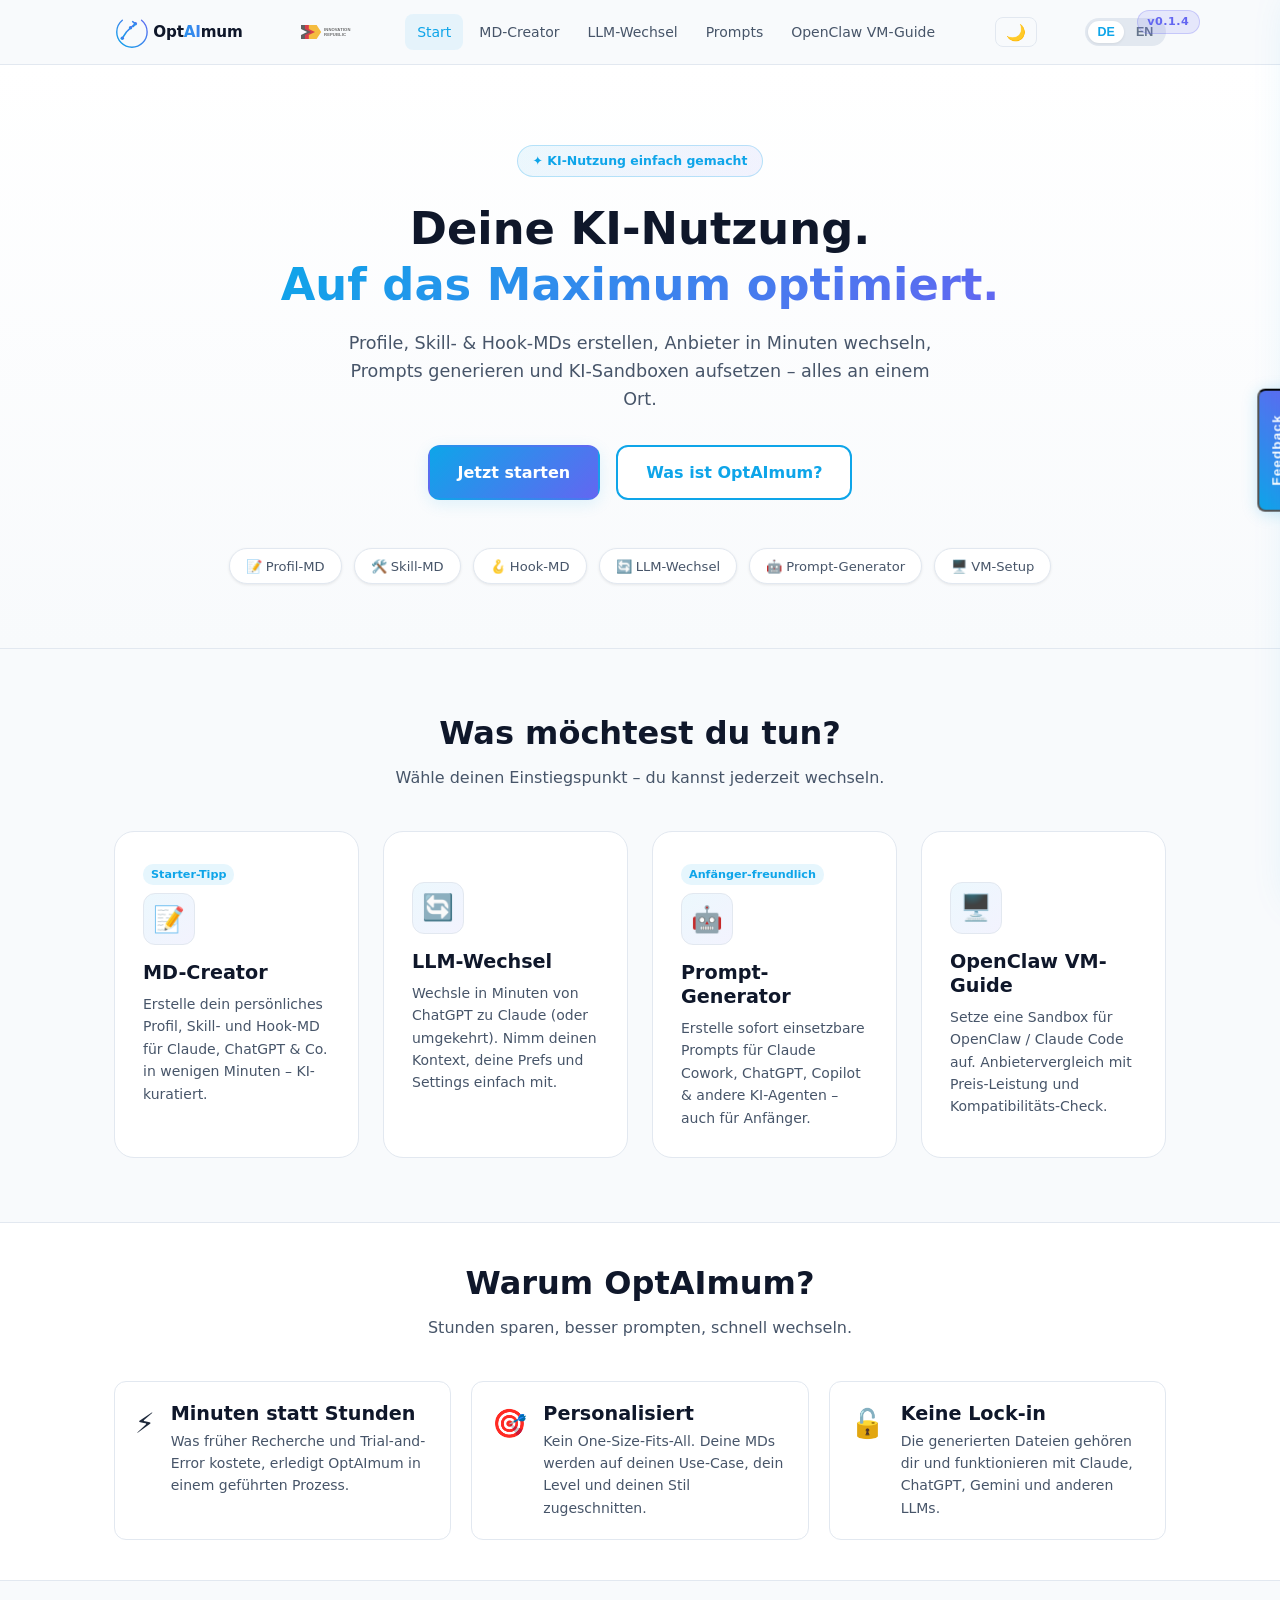
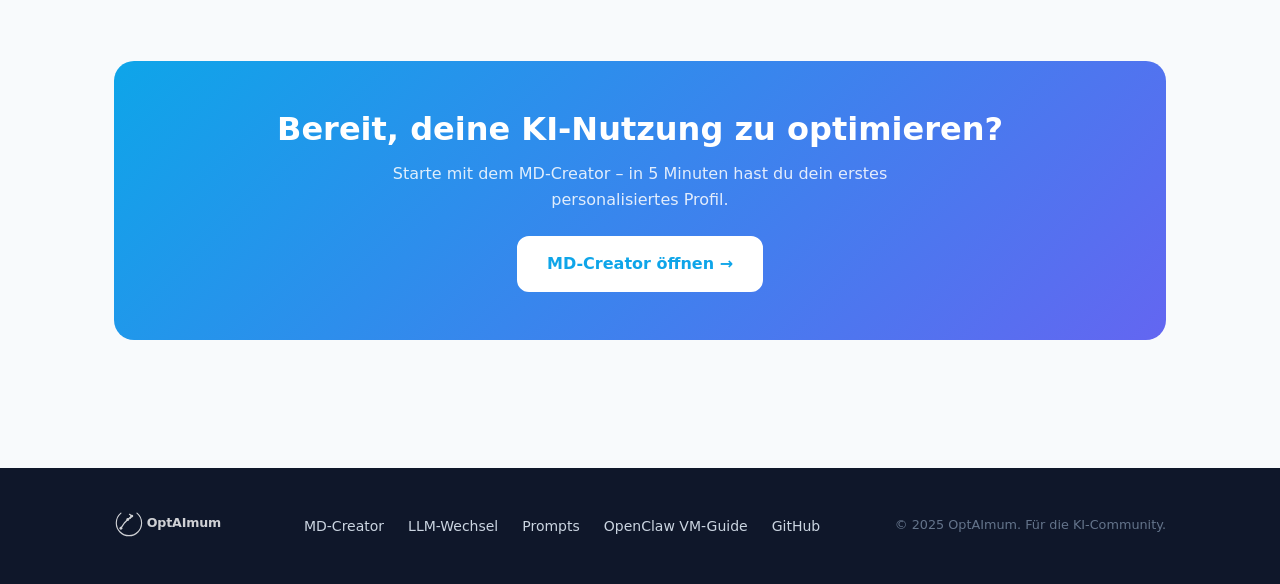
==== commit 87fa69d3: "feat: v0.1.4 – Supabase Feedback-Integration - Feedback wird direkt in Supabase (Tabelle: feedback) " ====
--- a/index.html
+++ b/index.html
@@ -45,7 +45,7 @@
 </head>
 <body>
 
-<span class="version-badge">v0.1.3</span>
+<span class="version-badge">v0.1.4</span>
 
 <!-- ── NAVBAR ───────────────────────────────────────────────── -->
 <nav class="navbar">
--- a/css/style.css
+++ b/css/style.css
@@ -528,20 +528,20 @@
 /* Floating trigger tab */
 .feedback-tab {
   position: fixed;
-  right: -2px;
+  right: 4px;
   top: 50%;
   transform: translateY(-50%) rotate(-90deg) translateX(50%);
   transform-origin: right center;
   background: var(--gradient);
   color: var(--white);
-  font-size: 0.75rem;
+  font-size: 0.85rem;
   font-weight: 700;
   letter-spacing: 0.08em;
-  padding: 0.45rem 1.1rem;
+  padding: 0.6rem 1.5rem;
   border-radius: var(--radius-sm) var(--radius-sm) 0 0;
   cursor: pointer;
   z-index: 1100;
-  box-shadow: -2px 0 12px rgba(14,165,233,0.18);
+  box-shadow: -2px 0 16px rgba(14,165,233,0.22);
   user-select: none;
   transition: background var(--transition), box-shadow var(--transition);
   white-space: nowrap;
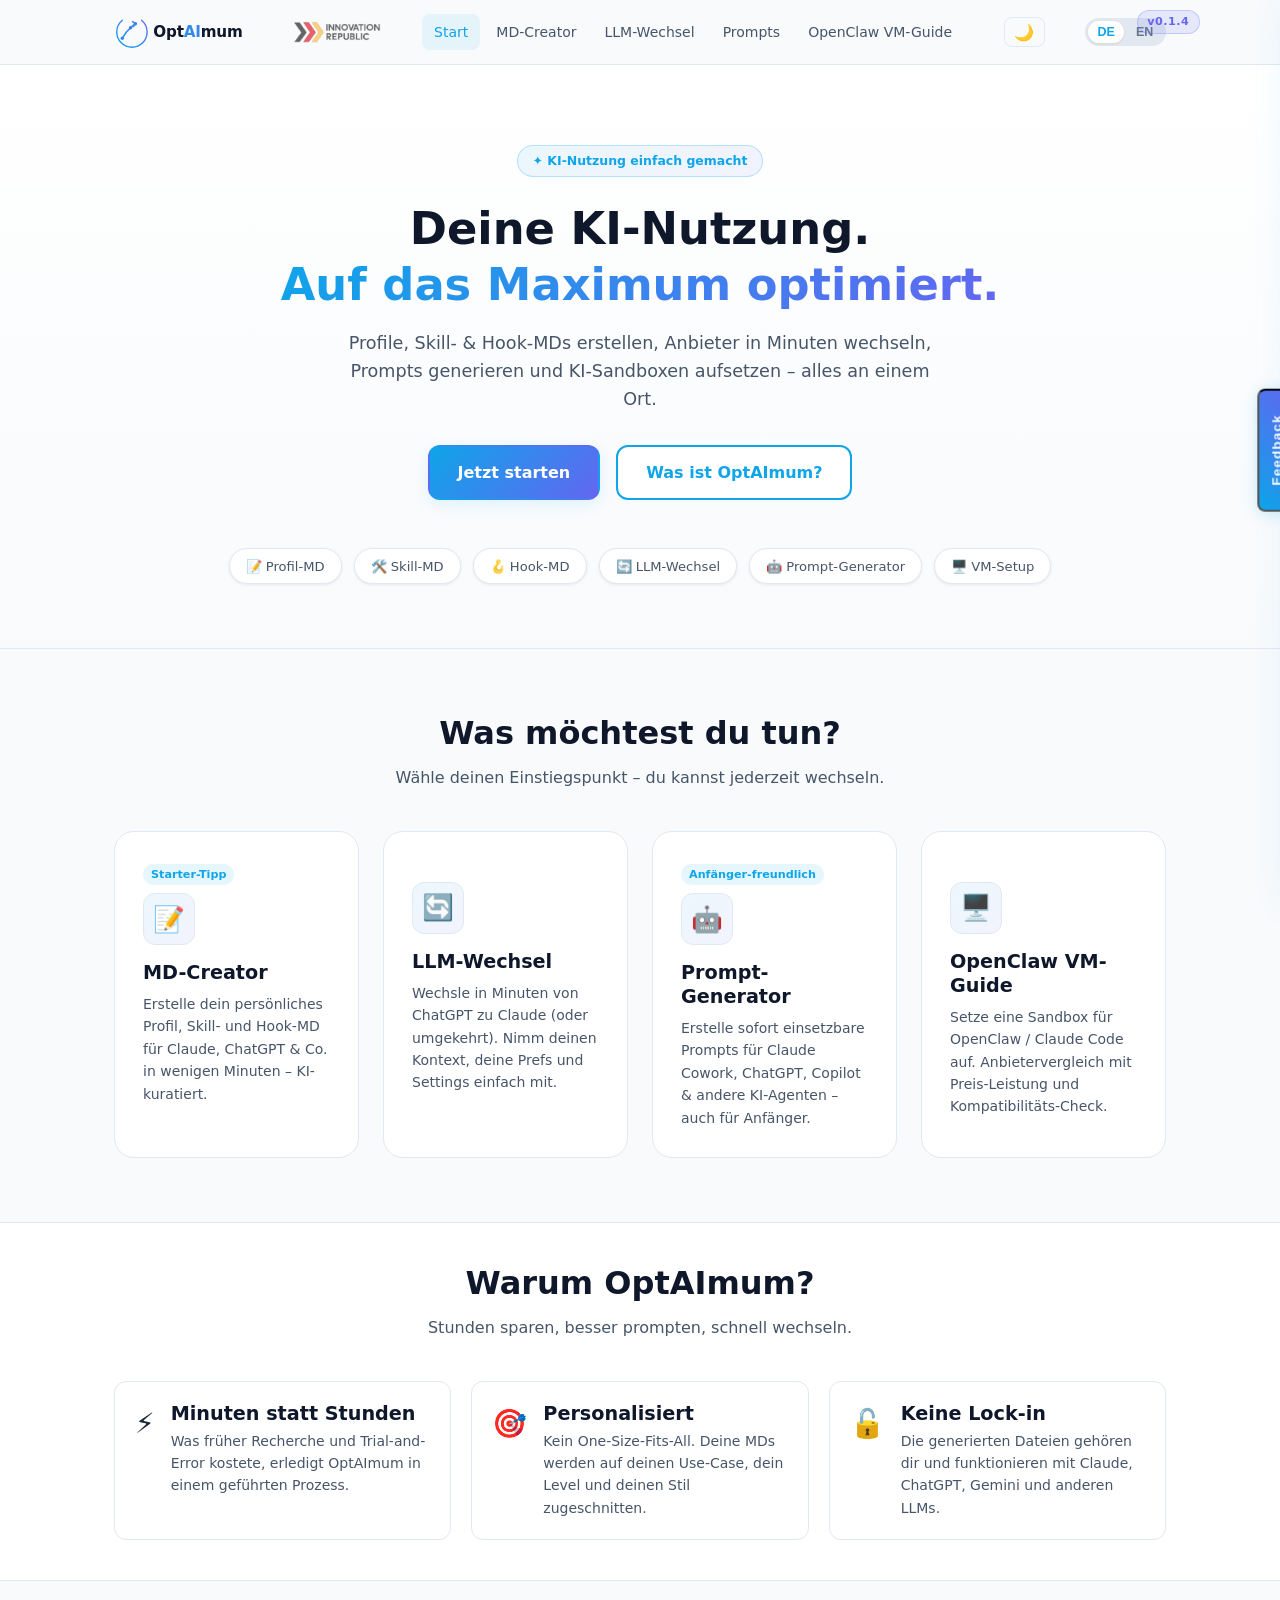
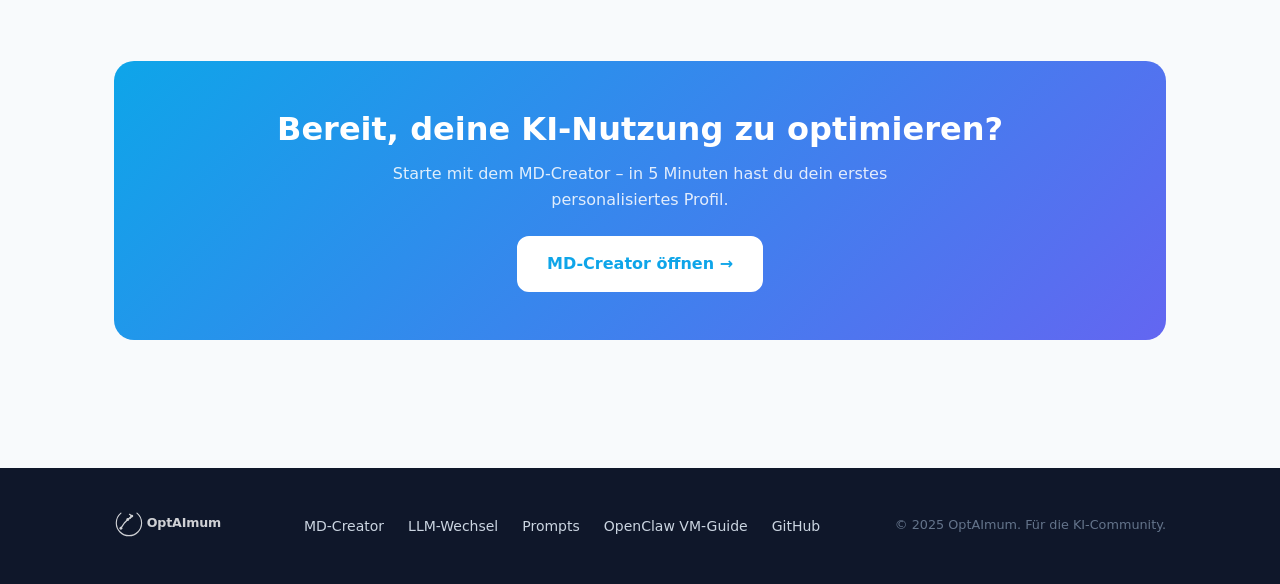
==== commit 3958c3a7: "fix: IR-Logo durch echtes PNG ersetzt (schwarzer BG entfernt) - ir-logo.svg durch ir-logo.png (trans" ====
--- a/index.html
+++ b/index.html
@@ -52,7 +52,7 @@
   <div class="container navbar-inner">
     <a class="navbar-logo-wrap" href="index.html">
       <img src="assets/logo.svg" alt="OptAImum" height="36"/>
-      <a href="https://www.innovation-republic.de" target="_blank" rel="noopener" class="ir-logo-link"><img src="assets/ir-logo.svg" alt="Innovation Republic" class="ir-logo" onerror="this.style.display='none';this.nextElementSibling.style.display='inline'"/><span class="ir-powered-fallback">powered by <strong>Innovation Republic</strong></span></a>
+      <a href="https://www.innovation-republic.de" target="_blank" rel="noopener" class="ir-logo-link"><img src="assets/ir-logo.png" alt="Innovation Republic" class="ir-logo" onerror="this.style.display='none';this.nextElementSibling.style.display='inline'"/><span class="ir-powered-fallback">powered by <strong>Innovation Republic</strong></span></a>
     </a>
 
     <button class="hamburger" id="hamburger" aria-label="Menu">
--- a/css/style.css
+++ b/css/style.css
@@ -100,7 +100,7 @@
 }
 .ir-logo-link:hover { opacity: 1; }
 .ir-logo {
-  height: 14px;
+  height: 24px;
   width: auto;
   display: block;
 }
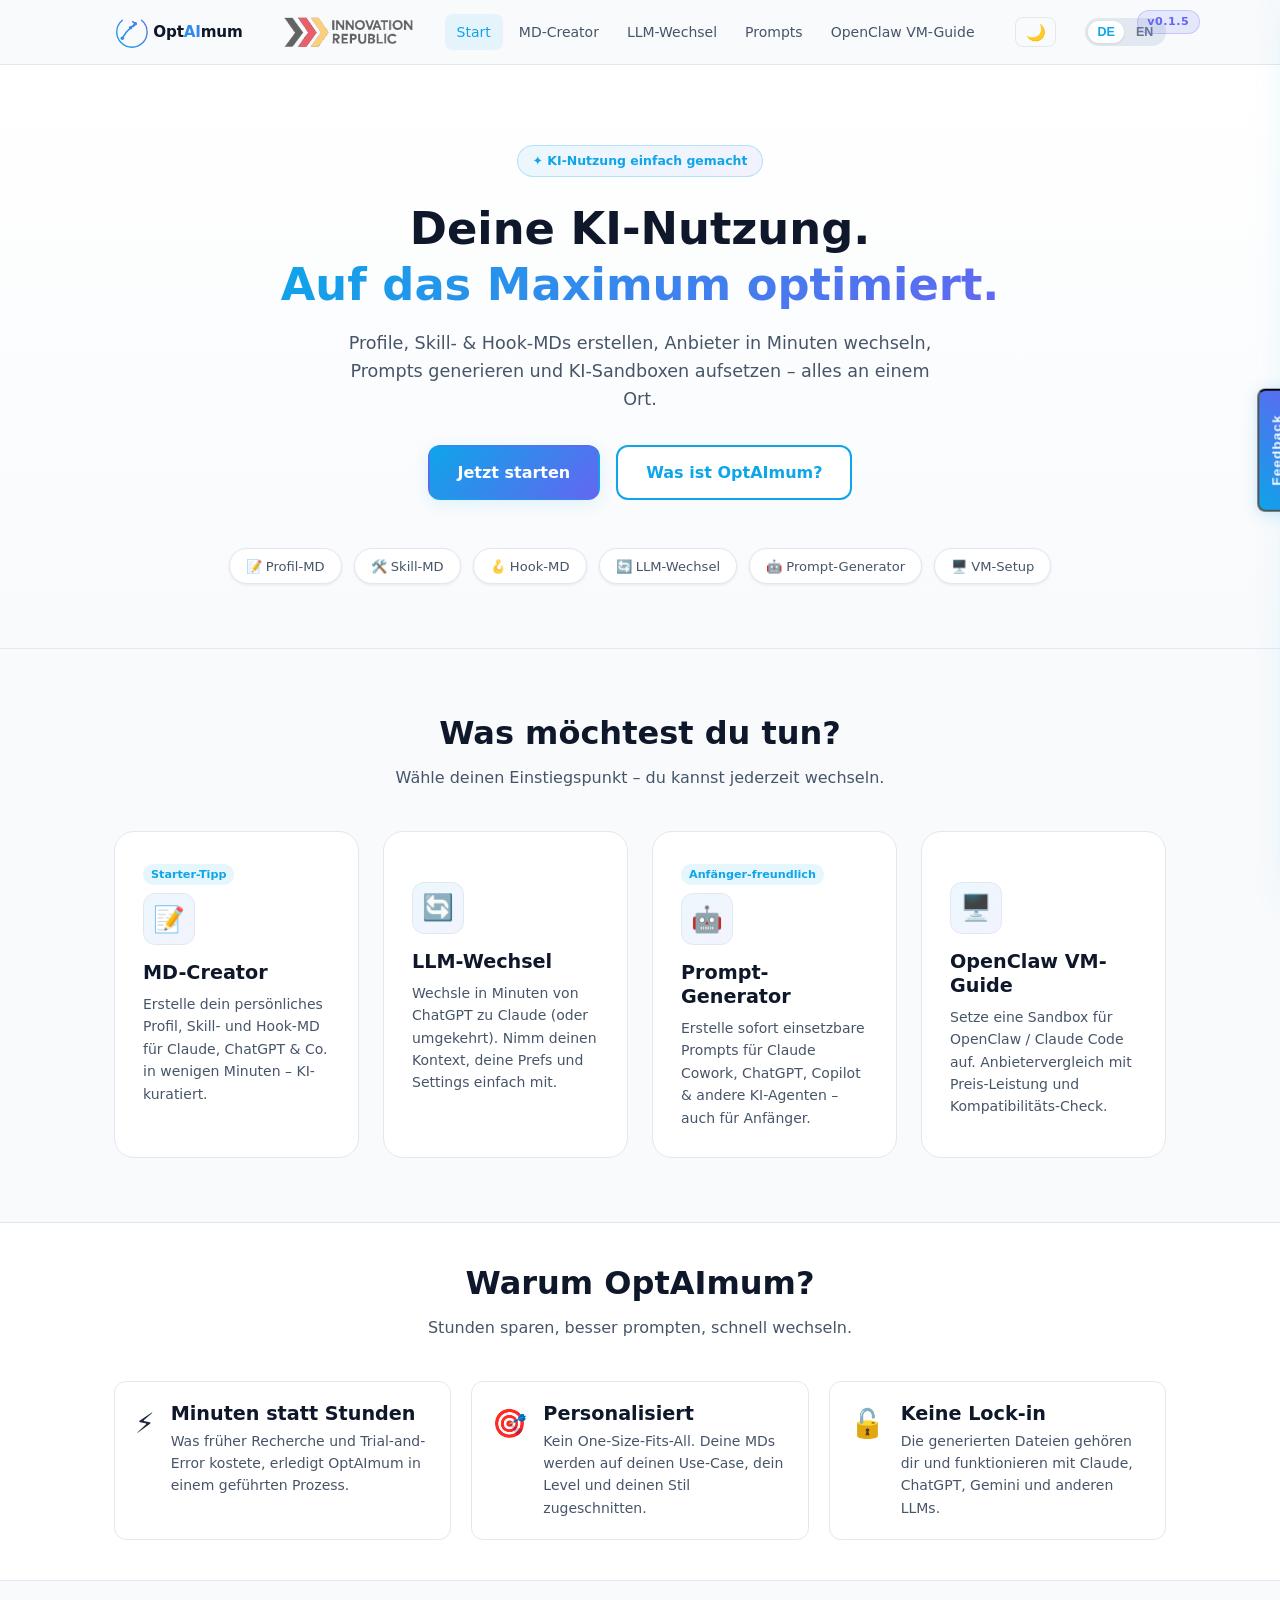
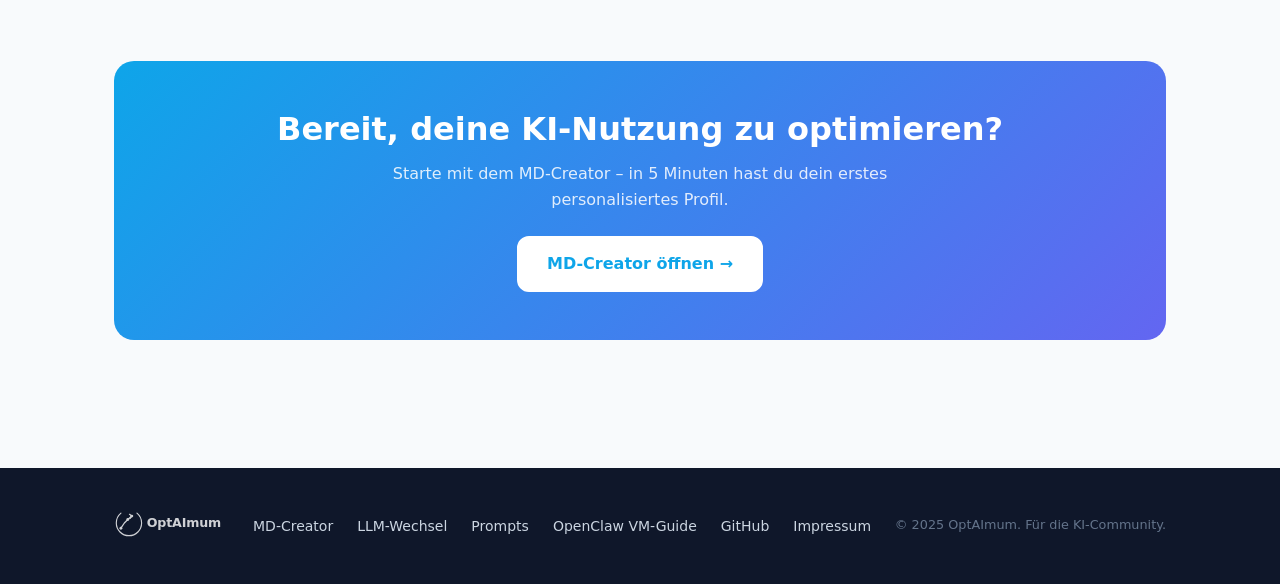
==== commit 8a68e4b4: "feat: v0.1.5 – Impressum Modal - Impressum-Button im Footer aller 5 Seiten (öffnet Modal) - Modal mi" ====
--- a/index.html
+++ b/index.html
@@ -45,7 +45,7 @@
 </head>
 <body>
 
-<span class="version-badge">v0.1.4</span>
+<span class="version-badge">v0.1.5</span>
 
 <!-- ── NAVBAR ───────────────────────────────────────────────── -->
 <nav class="navbar">
@@ -146,6 +146,7 @@
       <a href="prompt-generator.html" data-lang-key="nav.promptGen">Prompts</a>
       <a href="vm-guide.html" data-lang-key="nav.vmGuide">OpenClaw VM-Guide</a>
       <a href="https://github.com/cryptoclemens/OptAImum" target="_blank">GitHub</a>
+      <a href="#" class="impressum-trigger">Impressum</a>
     </div>
     <span class="text-muted" style="font-size:0.8rem;" data-lang-key="footer.copy">© 2025 OptAImum. Für die KI-Community.</span>
   </div>
--- a/css/style.css
+++ b/css/style.css
@@ -100,7 +100,7 @@
 }
 .ir-logo-link:hover { opacity: 1; }
 .ir-logo {
-  height: 24px;
+  height: 36px;
   width: auto;
   display: block;
 }
@@ -777,3 +777,78 @@
 }
 .darkmode-btn:hover { border-color: var(--primary); color: var(--primary); }
 [data-theme="dark"] .darkmode-btn { border-color: #475569; color: #CBD5E1; }
+
+/* ============================================================
+   Impressum Modal
+   ============================================================ */
+
+.impressum-overlay {
+  display: none;
+  position: fixed;
+  inset: 0;
+  background: rgba(15,23,42,0.55);
+  z-index: 2000;
+  backdrop-filter: blur(2px);
+  -webkit-backdrop-filter: blur(2px);
+  align-items: center;
+  justify-content: center;
+  padding: 1.5rem;
+}
+.impressum-overlay.open { display: flex; }
+
+.impressum-modal {
+  background: var(--white);
+  border-radius: var(--radius);
+  box-shadow: 0 24px 80px rgba(14,165,233,0.13);
+  max-width: 680px;
+  width: 100%;
+  max-height: 85vh;
+  display: flex;
+  flex-direction: column;
+  overflow: hidden;
+}
+.impressum-header {
+  background: var(--gradient);
+  color: var(--white);
+  padding: 1.1rem 1.5rem;
+  display: flex;
+  align-items: center;
+  justify-content: space-between;
+  flex-shrink: 0;
+}
+.impressum-header h2 { margin: 0; font-size: 1.1rem; letter-spacing: 0.02em; }
+.impressum-close {
+  background: none;
+  border: none;
+  color: var(--white);
+  font-size: 1.2rem;
+  cursor: pointer;
+  padding: 0.25rem 0.5rem;
+  border-radius: 6px;
+  opacity: 0.85;
+  transition: opacity var(--transition), background var(--transition);
+}
+.impressum-close:hover { opacity: 1; background: rgba(255,255,255,0.2); }
+.impressum-body {
+  padding: 1.75rem;
+  overflow-y: auto;
+  font-size: 0.875rem;
+  line-height: 1.7;
+  color: var(--gray-700);
+}
+.impressum-body h3 {
+  font-size: 0.82rem;
+  font-weight: 700;
+  text-transform: uppercase;
+  letter-spacing: 0.08em;
+  color: var(--primary);
+  margin: 1.4rem 0 0.4rem;
+}
+.impressum-body h3:first-child { margin-top: 0; }
+.impressum-body p { margin: 0 0 0.5rem; }
+.impressum-body a { color: var(--primary); }
+
+/* Dark mode */
+[data-theme="dark"] .impressum-modal { background: var(--gray-900); color: var(--gray-100); }
+[data-theme="dark"] .impressum-body { color: var(--gray-300); }
+[data-theme="dark"] .impressum-body h3 { color: #38bdf8; }
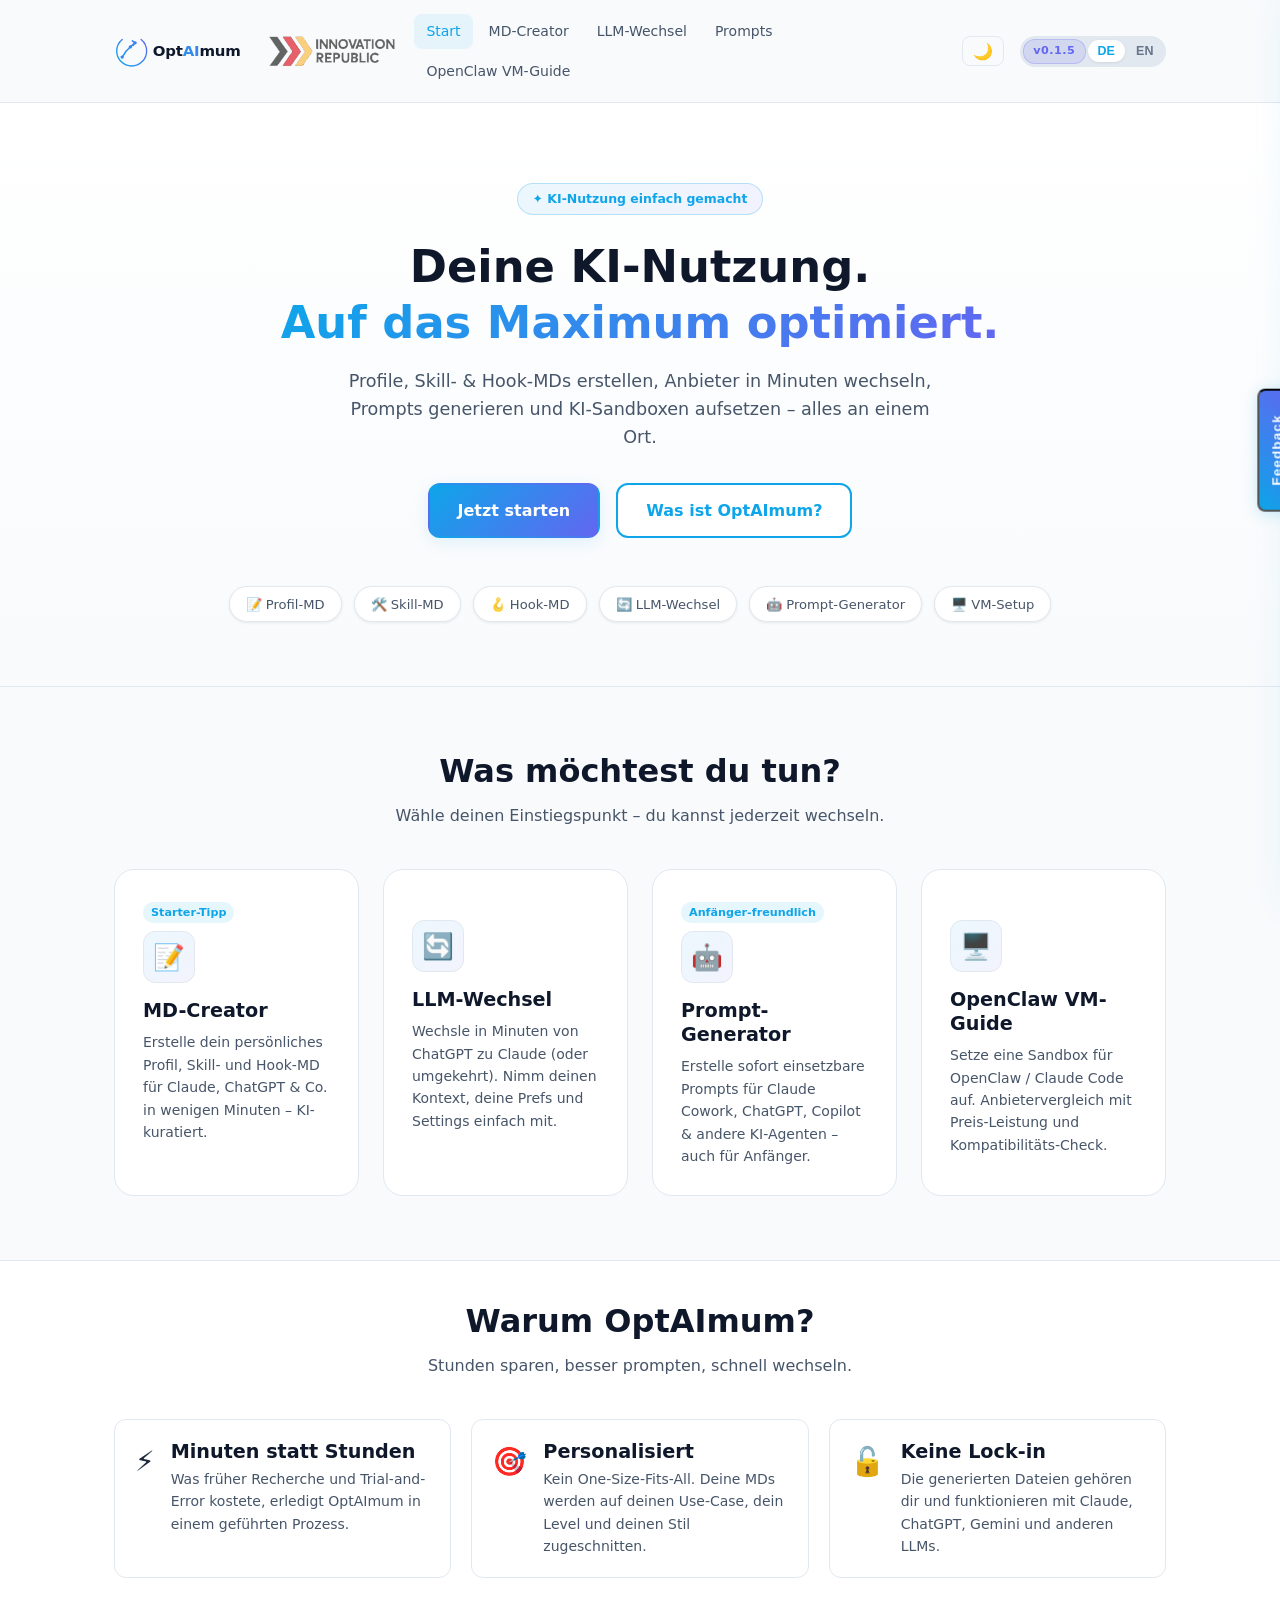
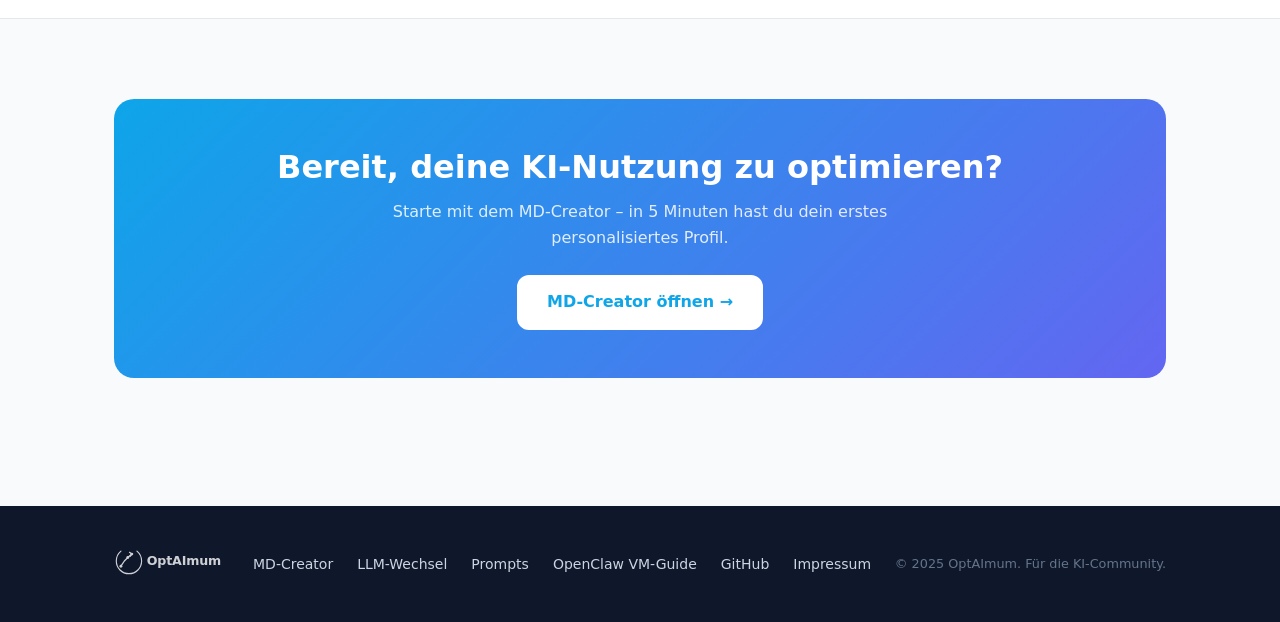
==== commit 08c01244: "fix: Version-Badge in Navbar-Leiste verschoben (neben Sprachbuttons)" ====
--- a/index.html
+++ b/index.html
@@ -10,12 +10,12 @@
   <link rel="icon" type="image/png" href="assets/favicon.png"/>
   <style>
     .version-badge {
-      position: fixed; top: 0.6rem; right: 5rem; z-index: 200;
+      display: inline-flex; align-items: center;
       background: rgba(99,102,241,0.12); color: var(--secondary);
       border: 1px solid rgba(99,102,241,0.25);
       border-radius: 12px; padding: 0.15rem 0.6rem;
       font-size: 0.7rem; font-weight: 700; letter-spacing: 0.5px;
-      pointer-events: none;
+      pointer-events: none; white-space: nowrap;
     }
     .why-grid { display: grid; grid-template-columns: repeat(auto-fit, minmax(240px, 1fr)); gap: 1.25rem; }
     .why-card { display: flex; gap: 1rem; align-items: flex-start; padding: 1.25rem; background: var(--white); border: 1px solid var(--gray-200); border-radius: var(--radius); }
@@ -45,8 +45,6 @@
 </head>
 <body>
 
-<span class="version-badge">v0.1.5</span>
-
 <!-- ── NAVBAR ───────────────────────────────────────────────── -->
 <nav class="navbar">
   <div class="container navbar-inner">
@@ -68,6 +66,7 @@
     </div>
 
     <div class="lang-toggle">
+      <span class="version-badge">v0.1.5</span>
       <button class="lang-btn" data-lang="de">DE</button>
       <button class="lang-btn" data-lang="en">EN</button>
     </div>
